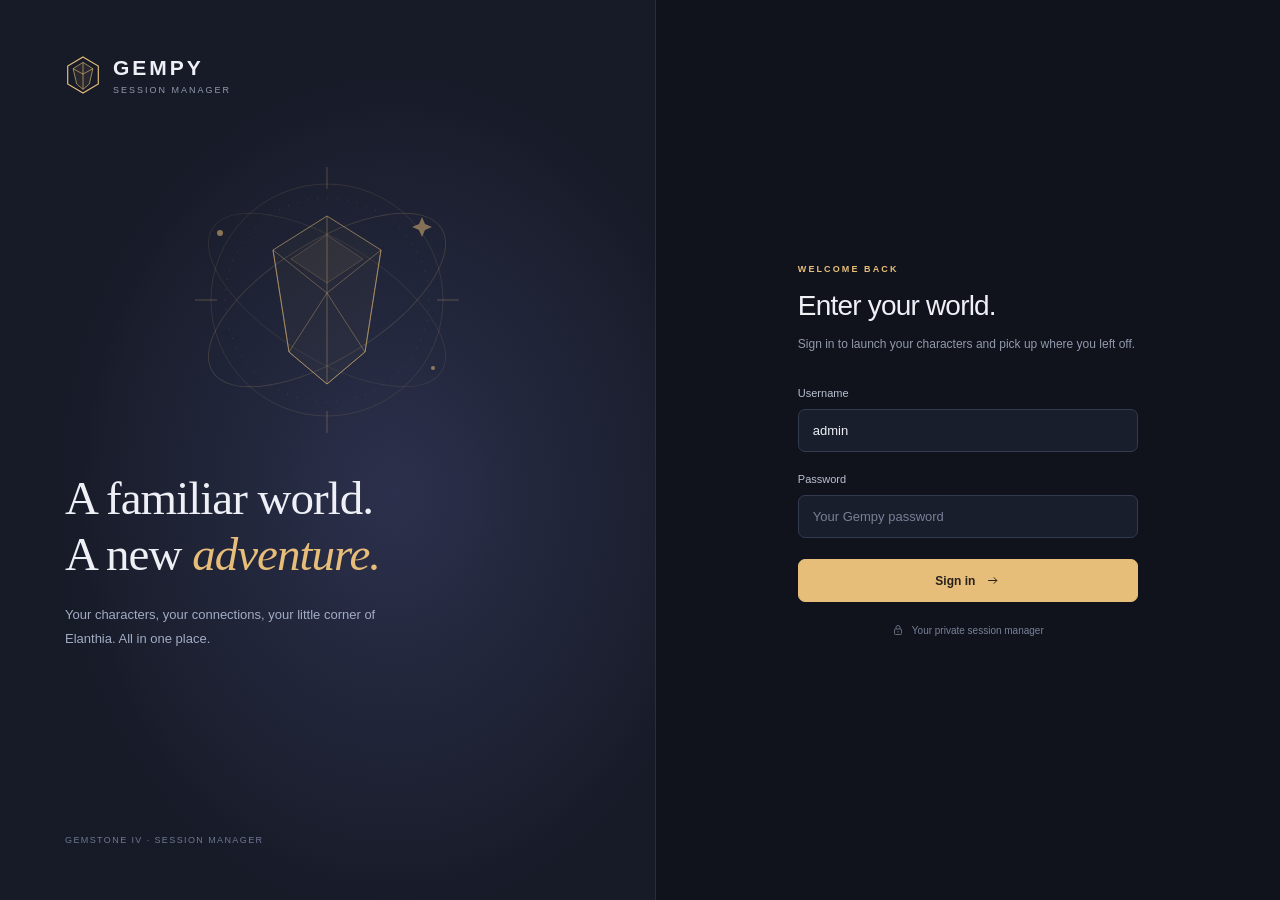
==== static/index.html @ 4b5de1bc "Add persistent web service and multiple client support" ====
<!doctype html>
<html lang="en">
<head>
<meta charset="utf-8"><meta name="viewport" content="width=device-width,initial-scale=1"><meta name="color-scheme" content="dark">
<title>Gempy · Your gateway to Elanthia</title>
<style>
:root{--bg:#10131b;--panel:#181c27;--panel-hover:#1d2230;--line:#2a2e3c;--muted:#9299ad;--text:#eef0f6;--gold:#e6bd79;--green:#83c6a4;--red:#f09c9c;--sidebar:232px;font-family:Inter,ui-sans-serif,-apple-system,BlinkMacSystemFont,"Segoe UI",sans-serif;color:var(--text);background:var(--bg);font-synthesis:none}
*{box-sizing:border-box}body{margin:0}button,input,select{font:inherit}button,a,input,select{-webkit-tap-highlight-color:transparent}button{cursor:pointer}button:disabled{cursor:wait;opacity:.55}button:focus-visible,a:focus-visible,input:focus-visible,select:focus-visible{outline:2px solid var(--gold);outline-offset:4px}button{color:inherit}button svg{pointer-events:none}svg{display:block;flex-shrink:0}a{color:var(--gold)}[hidden]{display:none!important}.eyebrow{font-size:10px;letter-spacing:2.1px;text-transform:uppercase;font-weight:700;color:var(--muted)}.brand{display:flex;align-items:center;gap:12px}.brand-mark{width:36px;height:40px;color:var(--gold)}.brand-name{font-size:21px;letter-spacing:3px;font-weight:650}.brand-sub{font-size:9px;letter-spacing:2px;color:var(--muted);margin-top:5px;text-transform:uppercase}
.sidebar{width:var(--sidebar);position:fixed;inset:0 auto 0 0;background:#12151e;border-right:1px solid var(--line);padding:37px 22px;display:flex;flex-direction:column;z-index:10}.sidebar .brand{margin:0 6px 55px}.nav-label{margin:0 16px 15px;font-size:9px;letter-spacing:2px;color:#747d95}.nav-button{display:flex;align-items:center;gap:13px;width:100%;text-align:left;border:1px solid transparent;background:transparent;border-radius:8px;padding:13px 15px;margin-bottom:7px;color:var(--muted);font-size:13px;font-weight:550;transition:background .15s,color .15s}.nav-button:hover{background:#1d2230;color:var(--text)}.nav-button[aria-current="page"]{color:var(--gold);background:#e6bd7910;border-color:#e6bd791e}.nav-count{margin-left:auto;background:#ffffff0b;border-radius:5px;padding:2px 6px;font-size:10px;font-variant-numeric:tabular-nums}.sidebar-footer{margin-top:auto;border-top:1px solid var(--line);padding:24px 6px 0}.server-label{display:flex;gap:9px;align-items:center;font-size:11px;color:#b3bacb}.dot{width:6px;height:6px;border-radius:50%;background:var(--green);display:inline-block;flex-shrink:0;box-shadow:0 0 0 3px #83c6a410}.sidebar-footer p{font-size:11px;line-height:1.7;color:#778197;margin:10px 0 22px}.logout{border:0;background:transparent;color:var(--muted);padding:5px 0;display:flex;align-items:center;gap:10px;font-size:12px}.logout:hover{color:var(--text)}
main{margin-left:var(--sidebar);padding:29px 48px 40px;max-width:1680px}.topbar{display:flex;align-items:center;justify-content:space-between;font-size:11px;color:var(--muted);padding-bottom:28px}.breadcrumb{display:flex;align-items:center;gap:12px}.breadcrumb span:last-child{color:#cbd0dd}.admin{display:flex;gap:9px;align-items:center}.admin-avatar{width:26px;height:26px;display:grid;place-items:center;background:#222738;border:1px solid var(--line);border-radius:50%;font-size:9px;color:#cbd0dd}.hero{position:relative;isolation:isolate;overflow:hidden;background:linear-gradient(115deg,#222739,#1a1f30 60%,#24283a);border:1px solid #34394c;border-radius:13px;padding:34px 36px;margin-bottom:33px;min-height:226px}.hero:after{content:"";position:absolute;inset:0;z-index:-1;background:radial-gradient(ellipse at 91% 60%,#d1ac6c0d,transparent 60%)}.hero .eyebrow{color:#ccb083;font-size:9px}.hero h1{font-family:Georgia,"Times New Roman",serif;font-size:39px;font-weight:400;line-height:1.17;letter-spacing:-.8px;margin:15px 0 13px;position:relative;z-index:1}.hero h1 em{font-style:italic;color:var(--gold)}.hero p{font-size:12px;line-height:1.7;color:#aab1c5;margin:0;max-width:330px}.hero-art{position:absolute;right:24px;top:-27px;width:340px;height:300px;color:var(--gold);opacity:.7;z-index:-1}.hero-corner{position:absolute;bottom:24px;right:30px;font-size:8px;letter-spacing:2px;color:#999baf}.page-heading{display:flex;align-items:flex-end;justify-content:space-between;gap:20px;margin-bottom:25px}.page-heading h2{font-size:23px;letter-spacing:-.5px;font-weight:550;margin:0 0 8px}.page-heading p{color:var(--muted);font-size:12px;margin:0;line-height:1.6}.realm-control{display:flex;flex-direction:column;align-items:flex-end;gap:9px}.realm-label{font-size:9px;letter-spacing:1.7px;color:var(--muted);text-transform:uppercase}.segmented{display:flex;gap:3px;border:1px solid var(--line);background:#141822;border-radius:8px;padding:4px}.segmented button{padding:7px 17px;border:0;background:transparent;border-radius:5px;font-size:11px;color:var(--muted);transition:all .15s}.segmented button[aria-pressed="true"]{background:#e6bd7920;color:var(--gold);box-shadow:inset 0 0 0 1px #e6bd7920}.segmented button[data-realm="test"][aria-pressed="true"]{color:#c3adf2;background:#a88ddd20;box-shadow:inset 0 0 0 1px #a88ddd25}.test-banner{border:1px solid #a88ddd38;background:#a88ddd10;color:#c3adf2;padding:12px 16px;font-size:12px;border-radius:8px;margin-bottom:20px}.toolbar{display:flex;align-items:center;justify-content:space-between;gap:20px;margin-bottom:19px}.search{position:relative;width:285px;display:block}.search svg{position:absolute;left:13px;top:12px;color:#78839b}.search input{width:100%;background:#161a25;border:1px solid var(--line);padding:11px 12px 11px 38px;border-radius:7px;font-size:11px;color:var(--text)}input::placeholder{color:#778097}.roster-count{font-size:10px;color:var(--muted)}.account-grid{display:grid;grid-template-columns:repeat(2,minmax(0,1fr));gap:18px;align-items:start}.account-card{background:var(--panel);border:1px solid var(--line);border-radius:10px;overflow:hidden}.account-heading{display:flex;align-items:center;justify-content:space-between;padding:20px 21px 16px;border-bottom:1px solid #ffffff06}.account-name{font-size:10px;letter-spacing:1.4px;font-weight:650;color:#b6bed2;margin:0}.account-total{font-size:9px;color:#7e879c}.character{display:flex;align-items:center;gap:12px;padding:16px 20px;transition:background .15s}.character+.character{border-top:1px solid #ffffff06}.character:hover{background:var(--panel-hover)}.avatar{width:39px;height:43px;border-radius:7px;display:grid;place-items:center;font-family:Georgia,serif;font-size:18px;font-weight:400;background:var(--avatar-bg,#292b3d);color:var(--avatar-color,#b9b0e3);border:1px solid #ffffff08;flex-shrink:0;position:relative}.avatar.small{width:36px;height:39px;font-size:16px}.avatar .dot{position:absolute;right:-3px;bottom:-2px;width:7px;height:7px;border:2px solid var(--panel);box-shadow:none;box-sizing:content-box}.character-info{min-width:0;flex:1}.character-name{font-size:13px;font-weight:550;overflow-wrap:anywhere;margin:0}.character-meta{display:flex;align-items:center;gap:6px;font-size:10px;color:#7f8aa1;margin-top:6px}.character-meta.online{color:var(--green)}.launch-button{display:flex;align-items:center;justify-content:center;gap:7px;background:#e6bd7910;border:1px solid #e6bd7936;border-radius:6px;padding:8px 11px;color:var(--gold);font-size:10px;transition:all .15s;white-space:nowrap}.launch-button:hover{background:#e6bd7924;border-color:#e6bd7970}.launch-button.live{background:transparent;color:#aeb8cf;border-color:#394157}.launch-button.live:hover{background:#ffffff09;color:var(--text)}.bottom-note{display:flex;gap:8px;align-items:center;color:#778197;font-size:10px;margin-top:26px;padding-bottom:12px}.stats{display:grid;grid-template-columns:repeat(3,1fr);gap:14px;margin-bottom:26px}.stat{border:1px solid var(--line);border-radius:9px;padding:18px 22px;background:var(--panel)}.stat-value{font-size:25px;font-weight:450;font-variant-numeric:tabular-nums;margin-top:8px;letter-spacing:-1px}.stat-value.green{color:var(--green)}.stat .eyebrow{font-size:8px;letter-spacing:1.5px}.session-panel{border:1px solid var(--line);border-radius:10px;overflow:hidden;background:var(--panel)}.table-heading,.session-row{display:grid;grid-template-columns:minmax(145px,1.3fr) minmax(65px,.55fr) minmax(82px,.65fr) minmax(100px,.8fr) minmax(192px,1fr);gap:15px;align-items:center;padding:17px 22px}.table-heading{font-size:8px;text-transform:uppercase;letter-spacing:1.6px;color:#7e879b;border-bottom:1px solid var(--line);padding-top:17px;padding-bottom:17px}.table-heading span:last-child{text-align:right}.session-row{font-size:11px;min-height:90px}.session-row+.session-row{border-top:1px solid #ffffff07}.session-character{display:flex;gap:12px;align-items:center;min-width:0}.session-character .character-name{font-size:12px}.session-character small{display:block;font-size:9px;color:#78829a;margin-top:5px}.realm-badge{font-size:9px;border:1px solid #e6bd7926;border-radius:4px;padding:4px 7px;color:#d9ba88;width:fit-content;background:#e6bd7907}.realm-badge.test{color:#c3adf2;border-color:#a88ddd30;background:#a88ddd09}.status{display:flex;gap:7px;align-items:center;color:var(--green);font-size:10px}.attachment{font-size:10px;display:flex;align-items:center;gap:6px;color:#b4bdd0}.session-actions{display:flex;justify-content:flex-end;gap:7px;align-items:center}.icon-button{padding:8px;background:transparent;border:1px solid var(--line);border-radius:6px;color:#8a93a9;display:grid;place-items:center}.icon-button:hover{color:var(--red);border-color:#f09c9c55;background:#f09c9c0a}.force-button{border:1px solid #f09c9c55;background:#f09c9c10;color:var(--red);border-radius:5px;font-size:9px;padding:8px}.session-footer{display:flex;justify-content:space-between;align-items:center;padding:16px 0;color:#778197;font-size:9px}.session-footer .dot{width:5px;height:5px}.empty{padding:45px 24px;text-align:center;border:1px dashed #343b4f;border-radius:10px;color:var(--muted);grid-column:1/-1}.empty svg{margin:0 auto 16px;color:#a3acc0}.empty h3{font-size:15px;font-weight:500;color:var(--text);margin:0 0 8px}.empty p{font-size:12px;line-height:1.7;margin:0}.toast{position:fixed;bottom:24px;right:28px;z-index:30;max-width:min(480px,calc(100vw - 32px));border:1px solid #414b63;border-radius:9px;box-shadow:0 10px 45px #0006;background:#222a3b;padding:15px 19px;font-size:12px;line-height:1.6;display:flex;gap:12px;align-items:center}.toast[data-kind="error"]{background:#332429;border-color:#75464c;color:#ffd0d0}.toast[data-kind="success"]{border-color:#446756}.toast:empty{display:none}.toast a{margin-left:8px}.toast .spinner{width:13px;height:13px;border:1.5px solid #e6bd7930;border-top-color:var(--gold);border-radius:50%;animation:spin 1s linear infinite;flex-shrink:0}@keyframes spin{to{transform:rotate(360deg)}}
.login-layout{min-height:100svh;display:grid;grid-template-columns:1.05fr 1fr;max-width:1600px;margin:auto}.login-story{padding:55px 65px;background:radial-gradient(ellipse at 60% 55%,#2c304c,transparent 60%),#171b28;display:flex;flex-direction:column;position:relative;overflow:hidden;border-right:1px solid var(--line)}.login-story .hero-art{position:relative;width:340px;height:310px;top:auto;right:auto;align-self:center;margin:50px 0 15px;opacity:.85;z-index:0}.login-story h1{font-family:Georgia,serif;font-size:47px;font-weight:400;letter-spacing:-1px;line-height:1.2;margin:0 0 20px}.login-story h1 em{color:var(--gold);font-weight:400}.login-story p{color:#a1acc4;font-size:13px;max-width:320px;line-height:1.9}.login-story footer{margin-top:auto;padding-top:35px;color:#6e7891;letter-spacing:1.4px;font-size:9px}.login-form-wrap{display:flex;align-items:center;justify-content:center;padding:50px}.login-form{width:100%;max-width:340px}.login-form .eyebrow{color:var(--gold);font-size:9px}.login-form h2{font-size:28px;font-weight:500;letter-spacing:-.8px;margin:16px 0 12px}.login-form>p{font-size:12px;line-height:1.8;color:var(--muted);margin:0 0 32px}.field{display:flex;flex-direction:column;gap:10px;font-size:11px;color:#b9c1d2;margin:0 0 21px}.field input{border:1px solid #333b50;border-radius:7px;background:#191e2c;padding:13px 14px;color:var(--text);font-size:13px;width:100%}.primary{display:flex;align-items:center;justify-content:center;gap:10px;width:100%;padding:13px 18px;background:var(--gold);border:1px solid var(--gold);border-radius:7px;color:#28211b;font-size:12px;font-weight:650}.primary:hover{background:#f0cb8e}.login-note{margin-top:22px;color:#78829b;display:flex;gap:8px;align-items:center;justify-content:center;font-size:10px}
dialog{padding:28px;border:1px solid #4d3b46;background:#1b1e2a;color:var(--text);border-radius:13px;width:calc(100% - 40px);max-width:420px;box-shadow:0 30px 100px #0008}dialog::backdrop{background:#060811b8;backdrop-filter:blur(5px)}.dialog-icon{width:42px;height:42px;border:1px solid #f09c9c30;background:#f09c9c10;display:grid;place-items:center;border-radius:10px;color:var(--red);margin-bottom:20px}dialog h2{font-size:20px;letter-spacing:-.5px;margin:0 0 12px}dialog p{font-size:12px;line-height:1.8;color:#a4aec4;margin:0 0 25px}.dialog-actions{display:flex;justify-content:flex-end;gap:10px}.secondary{border:1px solid #3a4155;border-radius:6px;background:#252b3a;padding:10px 16px;color:#c4cddd;font-size:11px}.danger{border:1px solid #b45f68;background:#aa515c;border-radius:6px;color:white;padding:10px 16px;font-size:11px}
@media(min-width:1600px){main{padding-left:64px;padding-right:64px}.hero{min-height:250px}.hero-art{right:70px;top:-12px;width:390px}.hero h1{font-size:44px}.account-grid{gap:24px}.character{padding:20px 24px}.account-heading{padding-left:24px}}
@media(max-width:1150px){:root{--sidebar:205px}.sidebar{padding-left:16px;padding-right:16px}main{padding-left:28px;padding-right:28px}.hero-art{right:-70px;opacity:.35}.hero h1{font-size:36px}.login-story{padding:40px}.login-story h1{font-size:38px}}
@media(max-width:800px){:root{--sidebar:0px}.sidebar{position:sticky;top:0;width:auto;padding:16px 20px;border-right:0;border-bottom:1px solid var(--line);flex-direction:row;align-items:center;gap:20px;background:#12151ef2;backdrop-filter:blur(12px)}.sidebar .brand{margin:0}.brand-mark{width:27px;height:32px}.brand-name{font-size:17px}.brand-sub,.nav-label,.sidebar-footer .server-label,.sidebar-footer p{display:none}.sidebar nav{display:flex;gap:3px;margin-left:auto}.nav-button{margin:0;padding:10px;font-size:11px;gap:7px;width:auto}.nav-button svg{width:15px}.sidebar-footer{border:0;padding:0;margin:0}.logout{font-size:0}.logout svg{width:17px}.topbar{padding-bottom:20px}main{padding:24px}.hero{padding:27px;min-height:217px;margin-bottom:28px}.hero-art{right:0;opacity:.24}.hero h1{font-size:35px}.hero-corner{display:none}.page-heading h2{font-size:21px}.account-grid{gap:14px}.character{padding:15px}.account-heading{padding-left:15px;padding-right:15px}.launch-button{padding:8px}.character-name{font-size:12px}.login-story{display:none}.login-layout{display:block;min-height:100svh}.login-form-wrap{min-height:100svh;padding:28px}.login-form-wrap:before{content:"";position:fixed;inset:0;background:radial-gradient(ellipse at 70% 20%,#29304a66,transparent 60%);pointer-events:none}.login-form{z-index:1}.login-form .mobile-brand{display:flex!important;margin-bottom:55px}.stats{gap:10px}.stat{padding:16px}.session-footer{align-items:flex-start;gap:15px;line-height:1.6}}
@media(max-width:520px){main{padding:20px 16px}.sidebar{padding:14px 16px;gap:9px}.sidebar .brand{gap:7px}.brand-name{font-size:14px;letter-spacing:2px}.nav-count{display:none}.nav-button{padding:9px 8px}.nav-button svg{display:none}.hero{padding:25px 22px;min-height:216px}.hero h1{font-size:32px}.hero p{font-size:11px;max-width:240px}.hero-art{right:-105px;opacity:.25}.page-heading{align-items:flex-start;gap:10px}.page-heading p{font-size:11px;max-width:180px}.realm-control{gap:7px}.segmented button{padding:7px 12px}.realm-label{font-size:8px}.toolbar{gap:14px}.search{width:220px}.roster-count{white-space:nowrap;font-size:9px}.account-grid{grid-template-columns:1fr}.character{padding:16px 19px}.account-heading{padding:18px 19px 14px}.character-name{font-size:13px}.launch-button{padding:9px 12px}.topbar{font-size:10px}.admin{font-size:0}.admin-avatar{font-size:9px}.stats{gap:8px}.stat{padding:14px 12px}.stat .eyebrow{font-size:7px;letter-spacing:.9px}.stat-value{font-size:23px}.toast{bottom:16px;right:16px}.bottom-note{font-size:9px;line-height:1.7}}
@media(prefers-reduced-motion:reduce){*,*:before,*:after{animation:none!important;transition:none!important}}
/* One workspace, with live connections before the growing roster. */
html{scroll-padding-top:24px}#sessions{margin-bottom:40px}#characters{padding-top:32px;border-top:1px solid var(--line)}.account-grid{grid-template-columns:repeat(auto-fit,minmax(290px,1fr))}.character{padding:12px 18px}.account-heading{padding:16px 18px}.avatar{width:32px;height:35px;font-size:16px}.roster-tools{display:flex;gap:16px;align-items:center}.roster-tools select{max-width:220px;background:#161a25;border:1px solid var(--line);border-radius:7px;padding:10px;color:var(--text);font-size:11px}.add-character{margin-top:28px;background:var(--panel);border:1px solid var(--line);border-radius:10px;padding:22px}.add-character h3{font-size:16px;margin:0 0 8px}.add-character p{font-size:12px;color:var(--muted);line-height:1.6;margin:0}.add-character form{display:grid;grid-template-columns:1fr 1fr auto;gap:16px;align-items:end;margin-top:20px}.add-character .field{margin:0;min-width:0}.add-character .primary{width:auto;white-space:nowrap;margin:0;height:43px;font-size:12px;padding:10px 20px}.add-character #addCharacterStatus{grid-column:1/-1;color:var(--gold)}.add-character #addCharacterStatus:empty{display:none}

@media(max-width:800px){html{scroll-padding-top:95px}.add-character form{grid-template-columns:1fr 1fr}.add-character .primary{grid-column:1/-1;justify-content:center}}
@media(max-width:520px){.toolbar{flex-wrap:wrap}.search{width:100%}.roster-tools{width:100%;justify-content:space-between}.roster-tools select{max-width:65%}.account-grid{grid-template-columns:minmax(0,1fr)}.add-character{padding:18px}.add-character form{grid-template-columns:1fr}.sidebar{flex-wrap:wrap}.add-character .primary{grid-column:auto}}
/* Shared row geometry keeps labels, values and controls aligned. */
.session-panel{container-type:inline-size}
.table-heading,.session-row{grid-template-columns:minmax(0,1fr) 72px 88px 100px 210px;column-gap:20px;padding-left:20px;padding-right:20px}
.table-heading{padding-top:12px;padding-bottom:12px;font-size:9px;letter-spacing:1px}
.session-row{min-height:64px;padding-top:12px;padding-bottom:12px}
.session-character{gap:10px;min-width:0}.session-character>div:last-child{min-width:0}
.session-character .character-name{font-size:13px;line-height:20px;white-space:nowrap;overflow:hidden;text-overflow:ellipsis}
.session-row>.status{margin-left:0;font-size:11px;white-space:nowrap}
.attachment-column{display:flex;font-size:11px;white-space:nowrap}
.session-actions{gap:8px;padding-left:0;flex-basis:auto;justify-content:flex-end}
.launch-button{height:32px;padding:0 10px;font-size:11px;line-height:1}
.session-actions .launch-button{width:120px}.icon-button{width:32px;height:32px;padding:0}.force-button{height:32px;padding:0 8px}
.avatar,.avatar.small{width:34px;height:34px;font-size:16px;border-radius:6px}
.account-grid{grid-template-columns:repeat(2,minmax(0,1fr));gap:16px}
.account-heading{min-height:44px;padding:12px 16px;gap:12px}.account-name{line-height:18px;overflow-wrap:anywhere}.account-total{white-space:nowrap}
.character{display:grid;grid-template-columns:34px minmax(0,1fr) 110px;gap:12px;min-height:64px;padding:12px 16px}
.character-name{line-height:18px}.character-meta{margin-top:3px;line-height:15px}.character .launch-button{width:110px}
@container(max-width:720px){
 .table-heading{display:none}
 .session-row{grid-template-columns:minmax(0,1fr) auto auto;column-gap:12px;row-gap:10px;padding:14px 16px}
 .session-character{grid-column:1;grid-row:1}
 .session-row>.realm-badge{grid-column:2;grid-row:1}
 .session-row>.status{grid-column:3;grid-row:1}
 .session-row>.attachment{grid-column:1;grid-row:2;padding-left:44px}
 .session-actions{grid-column:2/4;grid-row:2}
}
@media(max-width:1150px){.account-grid{grid-template-columns:1fr}}
@media(max-width:800px){.account-grid{grid-template-columns:repeat(2,minmax(0,1fr))}}
@media(max-width:620px){.account-grid{grid-template-columns:1fr}}
@media(max-width:380px){.session-row{column-gap:8px;padding-left:12px;padding-right:12px}.session-character{gap:8px}.session-character .character-name{font-size:12px}.session-row>.attachment{padding-left:42px}.character{column-gap:10px;padding-left:12px;padding-right:12px}}

#addCharacterDialog{width:min(460px,calc(100vw - 32px));max-height:calc(100dvh - 32px);margin:auto;padding:28px;overflow-y:auto;box-shadow:0 24px 80px #0007}
#addCharacterDialog h2{font-size:21px;margin:0 0 10px}
#addCharacterDialog form{display:flex;flex-direction:column;align-items:stretch;gap:18px;margin-top:24px}
#addCharacterDialog .dialog-actions{margin-top:4px;gap:10px}
#addCharacterDialog .primary{height:38px;padding:0 16px}
#addCharacterStatus{margin:0;color:var(--red)}
#openAddCharacter{white-space:nowrap;height:36px;padding:0 12px}
@media(max-width:620px){.toolbar{flex-wrap:wrap}.search{width:100%}.roster-tools{width:100%;gap:10px;flex-wrap:wrap}.roster-tools select{max-width:160px;flex:1;min-width:0}.roster-count{margin-left:auto}#openAddCharacter{margin-left:auto}#addCharacterDialog{padding:22px}}
#clientChoice{background:var(--panel);color:var(--text);border:1px solid var(--line);border-radius:6px;padding:8px;max-width:100%}#connectionCommands pre{white-space:pre-wrap;overflow-wrap:anywhere;background:#10131b;padding:12px;border-radius:6px;font-size:12px}#connectionDialog{max-width:650px}#connectionNote{line-height:1.6}
</style>
</head>
<body>
<svg aria-hidden="true" width="0" height="0" style="position:absolute"><defs>
<symbol id="gem" viewBox="0 0 40 44"><path d="M20 2 37 12v20L20 42 3 32V12Z" fill="none" stroke="currentColor" stroke-width="1.3"/><path d="m20 8 11 7-4 17-7 6-7-6-4-17Z" fill="currentColor" fill-opacity=".08" stroke="currentColor" stroke-width=".7"/><path d="m9 15 11 6 11-6M20 21v17M20 8v13" fill="none" stroke="currentColor" stroke-width=".7"/></symbol>
<symbol id="characters-icon" viewBox="0 0 24 24"><path d="M16 21v-2a4 4 0 0 0-4-4H6a4 4 0 0 0-4 4v2M16 3a4 4 0 0 1 0 8m6 10v-2a4 4 0 0 0-3-3.87"/><circle cx="9" cy="7" r="4"/></symbol>
<symbol id="sessions-icon" viewBox="0 0 24 24"><rect x="3" y="3" width="18" height="13" rx="2"/><path d="M8 21h8m-4-5v5M7 8l3 2-3 2m6 0h4"/></symbol>
<symbol id="arrow" viewBox="0 0 24 24"><path d="M5 12h14m-5-5 5 5-5 5"/></symbol>
<symbol id="external" viewBox="0 0 24 24"><path d="M14 3h7v7m-1-6L10 14M10 3H5a2 2 0 0 0-2 2v14a2 2 0 0 0 2 2h14a2 2 0 0 0 2-2v-5"/></symbol>
<symbol id="power" viewBox="0 0 24 24"><path d="M12 2v10M6 5a9 9 0 1 0 12 0"/></symbol>
<symbol id="lock" viewBox="0 0 24 24"><rect x="5" y="10" width="14" height="11" rx="2"/><path d="M8 10V7a4 4 0 0 1 8 0v3m-4 4v3"/></symbol>
<symbol id="search-icon" viewBox="0 0 24 24"><circle cx="10.5" cy="10.5" r="6.5"/><path d="m16 16 5 5"/></symbol>
<symbol id="logout-icon" viewBox="0 0 24 24"><path d="M9 21H5a2 2 0 0 1-2-2V5a2 2 0 0 1 2-2h4m7 14 5-5-5-5M9 12h12"/></symbol>
<symbol id="compass" viewBox="0 0 340 300"><g fill="none" stroke="currentColor"><circle cx="170" cy="150" r="116" stroke-opacity=".14"/><circle cx="170" cy="150" r="102" stroke-opacity=".2" stroke-dasharray="1 9"/><ellipse cx="170" cy="150" rx="135" ry="58" transform="rotate(-32 170 150)" stroke-opacity=".2"/><ellipse cx="170" cy="150" rx="135" ry="58" transform="rotate(32 170 150)" stroke-opacity=".12"/><path d="M170 17v22m0 222v22M38 150h22m220 0h22" stroke-opacity=".35"/><path d="m170 66 54 34-16 102-38 32-38-32-16-102Z" fill="currentColor" fill-opacity=".035" stroke-opacity=".65"/><path d="m116 100 54 43 54-43m-54-34v77m0 0v91m-54-134 16 102 38-59 38 59 16-102M132 202l38 32 38-32" stroke-opacity=".4"/><path d="m170 85 36 24-36 24-36-24Z" fill="currentColor" fill-opacity=".07" stroke-opacity=".25"/><circle cx="63" cy="83" r="3" fill="currentColor" fill-opacity=".65" stroke="none"/><circle cx="276" cy="218" r="2" fill="currentColor" fill-opacity=".65" stroke="none"/><path d="m265 67 3 7 7 3-7 3-3 7-3-7-7-3 7-3Z" fill="currentColor" fill-opacity=".6" stroke="none"/></g></symbol>
</defs></svg>
<div id="loginLayout" class="login-layout">
 <div class="login-story"><div class="brand"><svg class="brand-mark" aria-hidden="true"><use href="#gem"/></svg><div><div class="brand-name">GEMPY</div><div class="brand-sub">SESSION MANAGER</div></div></div><svg class="hero-art" aria-hidden="true"><use href="#compass"/></svg><div><h1>A familiar world.<br>A new <em>adventure.</em></h1><p>Your characters, your connections, your little corner of Elanthia. All in one place.</p></div><footer>GEMSTONE IV · SESSION MANAGER</footer></div>
 <div class="login-form-wrap"><form id="login" class="login-form"><div class="brand mobile-brand" hidden><svg class="brand-mark" aria-hidden="true"><use href="#gem"/></svg><div class="brand-name">GEMPY</div></div><div class="eyebrow">WELCOME BACK</div><h2>Enter your world.</h2><p>Sign in to launch your characters and pick up where you left off.</p><label class="field">Username<input name="username" value="admin" autocomplete="username" required></label><label class="field">Password<input name="password" type="password" autocomplete="current-password" placeholder="Your Gempy password" required></label><button class="primary" id="loginButton" type="submit">Sign in <svg width="15" height="15" fill="none" stroke="currentColor" stroke-width="1.6" aria-hidden="true"><use href="#arrow"/></svg></button><div class="login-note"><svg width="12" height="12" fill="none" stroke="currentColor" stroke-width="1.6" aria-hidden="true"><use href="#lock"/></svg>Your private session manager</div></form></div>
</div>
<div id="app" hidden>
 <aside class="sidebar"><div class="brand"><svg class="brand-mark" aria-hidden="true"><use href="#gem"/></svg><div><div class="brand-name">GEMPY</div><div class="brand-sub">SESSION MANAGER</div></div></div><nav aria-label="Main navigation"><div class="nav-label">YOUR WORKSPACE</div><button id="sessionsTab" class="nav-button" aria-current="page"><svg width="18" height="18" fill="none" stroke="currentColor" stroke-width="1.5" aria-hidden="true"><use href="#sessions-icon"/></svg>Sessions<span id="sessionNavCount" class="nav-count">0</span></button><button id="charactersTab" class="nav-button"><svg width="18" height="18" fill="none" stroke="currentColor" stroke-width="1.5" aria-hidden="true"><use href="#characters-icon"/></svg>Characters<span id="characterNavCount" class="nav-count">0</span></button></nav><div class="sidebar-footer"><div class="server-label"><span class="dot"></span>Connected to Gempy</div><p>Your adventure stays connected, even when you step away.</p><button id="logout" class="logout" aria-label="Log out"><svg width="15" height="15" fill="none" stroke="currentColor" stroke-width="1.5" aria-hidden="true"><use href="#logout-icon"/></svg>Log out</button></div></aside>
 <main><header class="topbar"><div class="breadcrumb">Workspace<svg width="10" height="10" viewBox="0 0 10 10" fill="none" stroke="currentColor" aria-hidden="true"><path d="m4 2 3 3-3 3"/></svg><span id="breadcrumb">Overview</span></div><div class="admin">Administrator<span class="admin-avatar" aria-hidden="true">A</span></div></header>
 <div class="toolbar"><label class="field">Client<select id="clientChoice"><option value="vellum_despana">Vellum Despana</option><option value="vellum_web">Vellum Web / mobile</option><option value="vellum_gui">Vellum desktop — Gempy host</option><option value="vellum_tui">Vellum terminal — Gempy host</option><option value="connection">Connection details — another computer</option><option value="saga">Saga — Gempy host (experimental)</option></select></label><p id="clientHint" class="roster-count">Opens in your browser. This choice also applies to session attachments.</p></div>
 <section id="sessions" aria-labelledby="sessionsHeading"><div class="page-heading"><div><h2 id="sessionsHeading">Your sessions</h2><p>A little peace of mind for every connection.</p></div><button id="refreshButton" class="secondary" type="button">Refresh</button></div><div class="stats"><div class="stat"><div class="eyebrow">RUNNING SESSIONS</div><div id="runningCount" class="stat-value green">0</div></div><div class="stat"><div class="eyebrow">CLIENTS ATTACHED</div><div id="attachedCount" class="stat-value">0</div></div><div class="stat"><div class="eyebrow">HEADLESS SESSIONS</div><div id="headlessCount" class="stat-value">0</div></div></div><div id="sessionList" class="session-panel"></div><div class="session-footer"><span><span class="dot"></span> Updates every 3 seconds<span id="lastUpdated"></span></span><span>Closing a client tab leaves your game running.</span></div></section>
 <section id="characters" aria-labelledby="charactersHeading"><div class="page-heading"><div><h2 id="charactersHeading">Character roster</h2><p>Choose a character and realm to launch your next adventure.</p></div><div class="realm-control"><span class="realm-label" id="realmLabel">SELECT REALM</span><div class="segmented" role="group" aria-labelledby="realmLabel"><button type="button" data-realm="prime" aria-pressed="true">Prime</button><button type="button" data-realm="test" aria-pressed="false">Test</button></div></div></div><div id="testBanner" class="test-banner" hidden>Test realm selected. Launches will connect to the test server.</div><div class="toolbar"><label class="search"><svg width="15" height="15" fill="none" stroke="currentColor" stroke-width="1.7" aria-hidden="true"><use href="#search-icon"/></svg><input id="search" type="search" aria-label="Find a character" placeholder="Find a character…"></label><div class="roster-tools"><select id="accountFilter" aria-label="Filter by account"><option value="">All accounts</option></select><span id="rosterCount" class="roster-count"></span><button id="openAddCharacter" class="secondary" type="button" aria-haspopup="dialog">+ Add character</button></div></div><div id="accounts" class="account-grid"></div>
<div class="bottom-note"><svg width="12" height="12" fill="none" stroke="currentColor" stroke-width="1.5" aria-hidden="true"><use href="#lock"/></svg>Game sessions stay connected when you close this browser.</div></section>

 </main>
</div>
 <dialog id="addCharacterDialog" class="add-character" aria-labelledby="addHeading" aria-describedby="addDescription"><div><h2 id="addHeading">Add a character</h2><p id="addDescription">Already saved in Lich? Add the same character name here, then launch from your roster.</p></div><form id="addCharacter"><label class="field">Character name<input name="character" autocomplete="off" placeholder="Name saved in Lich" pattern="[A-Za-z]{1,50}" maxlength="50" required></label><label class="field">Account label<input name="account" list="accountOptions" autocomplete="off" placeholder="Choose or add an account" maxlength="100" required><datalist id="accountOptions"></datalist></label><p id="addCharacterStatus" role="status" aria-live="polite"></p><div class="dialog-actions"><button id="addCharacterCancel" class="secondary" type="button">Cancel</button><button id="addCharacterButton" class="primary" type="submit">Add character</button></div></form></dialog>
<div id="message" class="toast" role="status" aria-live="polite" aria-atomic="true"></div>
<dialog id="confirmDialog" aria-labelledby="confirmTitle" aria-describedby="confirmDescription"><div class="dialog-icon"><svg width="20" height="20" fill="none" stroke="currentColor" stroke-width="1.6" aria-hidden="true"><use href="#power"/></svg></div><h2 id="confirmTitle"></h2><p id="confirmDescription"></p><div class="dialog-actions"><button id="confirmCancel" class="secondary" type="button" autofocus>Keep playing</button><button id="confirmAction" class="danger" type="button">Disconnect</button></div></dialog>
<dialog id="connectionDialog" class="add-character" aria-labelledby="connectionHeading"><h2 id="connectionHeading">Connect another client</h2><p id="connectionNote"></p><div id="connectionCommands"></div><div class="dialog-actions"><button id="connectionClose" class="secondary" type="button">Close</button></div></dialog>
<script>
'use strict';
let csrf='', active=false, realm='prime', accounts={}, sessions=[], sessionFingerprint='';
const failedDisconnects=new Set(), busy=new Set(), $=id=>document.getElementById(id);
let messageTimer;
function icon(name,size=14){const svg=document.createElementNS('http://www.w3.org/2000/svg','svg');for(const [key,value] of Object.entries({width:size,height:size,fill:'none',stroke:'currentColor','stroke-width':'1.6','aria-hidden':'true'}))svg.setAttribute(key,value);const use=document.createElementNS('http://www.w3.org/2000/svg','use');use.setAttribute('href','#'+name);svg.append(use);return svg}
function text(tag,value,cls){const el=document.createElement(tag);el.textContent=value;if(cls)el.className=cls;return el}
function message(value,kind='info'){clearTimeout(messageTimer);const toast=$('message');toast.replaceChildren();toast.dataset.kind=kind;if(!value)return;if(kind==='working')toast.append(text('span','','spinner'));toast.append(text('span',value));if(kind==='success')messageTimer=setTimeout(()=>toast.replaceChildren(),8000);}
function showLogin(){for(const dialog of document.querySelectorAll('dialog[open]'))dialog.close();active=false;$('app').hidden=true;$('loginLayout').hidden=false;}
async function api(path,method='GET',body){const response=await fetch('/api/'+path,{method,headers:{'Content-Type':'application/json','X-CSRF-Token':csrf},body:body===undefined?undefined:JSON.stringify(body)});const data=await response.json();if(!response.ok){if(response.status===401)showLogin();throw Error(data.detail||'Request failed. Please try again.')}return data}
function actionButton(label,onClick,cls='launch-button',symbol='arrow'){const b=text('button',label,cls);b.type='button';b.onclick=onClick;if(symbol)b.append(icon(symbol,12));return b}
function avatar(name,small=false){const el=text('div',name.slice(0,1).toUpperCase(),'avatar'+(small?' small':''));el.setAttribute('aria-hidden','true');const colors=[['#282e3e','#a3bbdb'],['#302c3e','#c0afe0'],['#26332f','#a0c8b3'],['#36302c','#d8bb94']];const hash=Array.from(name).reduce((sum,char)=>sum+char.charCodeAt(0),0);const [bg,color]=colors[hash%colors.length];el.style.setProperty('--avatar-bg',bg);el.style.setProperty('--avatar-color',color);return el}
function matchingSession(character){return sessions.find(s=>s.running&&s.realm===realm&&s.character.toLowerCase()===character.toLowerCase())}
function emptyState(title,description,symbol='characters-icon'){const box=text('div','','empty');box.append(icon(symbol,28),text('h3',title),text('p',description));return box}
function renderCharacters(){const query=$('search').value.trim().toLowerCase(), selectedAccount=$('accountFilter').value;$('accounts').replaceChildren();let shown=0;const total=Object.values(accounts).reduce((n,chars)=>n+chars.length,0);for(const [account,characters] of Object.entries(accounts).sort(([a],[b])=>a.localeCompare(b))){if(selectedAccount&&account!==selectedAccount)continue;const filtered=characters.slice().sort((a,b)=>a.localeCompare(b)).filter(char=>char.toLowerCase().includes(query)||account.toLowerCase().includes(query));if(!filtered.length)continue;shown+=filtered.length;const card=text('article','','account-card');const heading=text('header','','account-heading');heading.append(text('h3',account,'account-name'),text('span',filtered.length+' '+(filtered.length===1?'character':'characters'),'account-total'));card.append(heading);for(const character of filtered){const live=matchingSession(character), key='character:'+character+':'+realm;const row=text('div','','character'), mark=avatar(character);if(live)mark.append(text('span','','dot'));const info=text('div','','character-info');info.append(text('h4',character,'character-name'),text('div',live?'Online · '+(realm==='test'?'Test':'Prime'):'Ready to explore','character-meta'+(live?' online':'')));const b=actionButton(busy.has(key)?'Starting…':live?'Open client':'Launch',()=>clientOperation('launch',{character,realm},key),'launch-button'+(live?' live':''),live?'external':'arrow');b.setAttribute('aria-label',(live?'Open client for ':'Launch ')+character);b.disabled=busy.has(key);row.append(mark,info,b);card.append(row)}$('accounts').append(card)}$('rosterCount').textContent=(query||selectedAccount?shown+' of '+total:total)+' characters';if(!shown)$('accounts').append(emptyState(query||selectedAccount?'No characters found':'Your roster is empty',query||selectedAccount?'Try another search or account.':'Add a character saved in Lich to get started.'));}
function setTab(tab){$(tab).scrollIntoView({behavior:window.matchMedia('(prefers-reduced-motion: reduce)').matches?'instant':'smooth',block:'start'});for(const name of ['characters','sessions'])$(name+'Tab').setAttribute('aria-current',name===tab?'page':'false');}
function updateAccounts(data){accounts=data;const selected=$('accountFilter').value;$('accountFilter').replaceChildren(text('option','All accounts'));$('accountFilter').firstChild.value='';$('accountOptions').replaceChildren();for(const account of Object.keys(accounts).sort((a,b)=>a.localeCompare(b))){const option=text('option',account);option.value=account;$('accountFilter').append(option);const suggestion=document.createElement('option');suggestion.value=account;$('accountOptions').append(suggestion)}if(Object.hasOwn(accounts,selected))$('accountFilter').value=selected;$('characterNavCount').textContent=Object.values(accounts).reduce((n,chars)=>n+chars.length,0);renderCharacters();}
$('openAddCharacter').onclick=()=>{$('addCharacterStatus').textContent='';$('addCharacterDialog').showModal();$('addCharacter').elements.character.focus();};
$('addCharacterCancel').onclick=()=>{$('addCharacter').elements.character.value='';$('addCharacterDialog').close();};
$('addCharacterDialog').addEventListener('cancel',event=>{if($('addCharacterButton').disabled)event.preventDefault();});
$('addCharacter').onsubmit=async event=>{event.preventDefault();const button=$('addCharacterButton'),status=$('addCharacterStatus');button.disabled=true;$('addCharacterCancel').disabled=true;button.textContent='Saving…';status.textContent='';try{const data=await api('characters','POST',Object.fromEntries(new FormData(event.target)));$('search').value='';$('accountFilter').value='';updateAccounts(data.accounts);event.target.elements.character.value='';event.target.elements.account.value=data.account;$('addCharacterDialog').close();message(data.character+' added to your roster.','success')}catch(error){status.textContent=error.message}finally{button.disabled=false;$('addCharacterCancel').disabled=false;button.textContent='Add character'}};
function confirmDisconnect(session,force=false){const dialog=$('confirmDialog');$('confirmTitle').textContent=(force?'Force disconnect ':'Disconnect ')+session.character+'?';$('confirmDescription').textContent=force?'This will force terminate '+session.character+' on '+session.realm+'. Cleanup may be interrupted. Use this only after an orderly disconnect has failed.':'This ends '+session.character+'’s game session on '+session.realm+'. Gempy will give Lich time to save and clean up before disconnecting.';$('confirmAction').textContent=force?'Force disconnect':'Disconnect';$('confirmAction').onclick=()=>{dialog.close();operation('sessions/'+encodeURIComponent(session.id)+'/'+(force?'force-disconnect':'disconnect'),undefined,false,'session:'+session.id)};dialog.showModal();}
$('confirmCancel').onclick=()=>$('confirmDialog').close();
function renderSessions(){const list=$('sessionList');list.replaceChildren();$('runningCount').textContent=sessions.filter(s=>s.running).length;$('attachedCount').textContent=sessions.filter(s=>s.attachment==='Attached').length;$('headlessCount').textContent=sessions.filter(s=>s.attachment==='Headless').length;$('sessionNavCount').textContent=sessions.length;if(!sessions.length){list.append(emptyState('A quiet moment in Elanthia','Launch a character to begin your next adventure.','sessions-icon'));return}const head=text('div','','table-heading');for(const [label,cls] of [['Character',''],['Realm',''],['Status',''],['Client','attachment-column'],['Actions','']])head.append(text('span',label,cls));list.append(head);for(const session of sessions){const row=text('article','','session-row'), character=text('div','','session-character'), info=text('div');const name=text('h3',session.character,'character-name');name.title=session.character;info.append(name);character.append(avatar(session.character,true),info);const badge=text('span',session.realm.charAt(0).toUpperCase()+session.realm.slice(1),'realm-badge'+(session.realm==='test'?' test':''));const status=text('span','','status');status.append(text('span','','dot'),document.createTextNode(session.running?'Running':'Stopped'));if(!session.running){status.style.color='var(--muted)';status.firstChild.style.background='var(--muted)'}const attachment=text('span','','attachment attachment-column');attachment.append(icon(session.attachment==='Attached'?'sessions-icon':'lock',12),document.createTextNode(session.attachment));const actions=text('div','','session-actions'),key='session:'+session.id;const open=actionButton(busy.has(key)?'Working…':session.attachment==='Attached'?'Open client':'Attach client',()=>clientOperation('sessions/'+encodeURIComponent(session.id)+'/attach',{},key),'launch-button live','external');open.setAttribute('aria-label','Open or attach client for '+session.character);open.disabled=busy.has(key);const disconnect=actionButton('',()=>confirmDisconnect(session),'icon-button','power');disconnect.setAttribute('aria-label','Disconnect '+session.character);disconnect.title='Disconnect '+session.character;disconnect.disabled=busy.has(key);actions.append(open,disconnect);if(failedDisconnects.has(session.id)){const force=actionButton('Force',()=>confirmDisconnect(session,true),'force-button',null);force.setAttribute('aria-label','Force disconnect '+session.character);force.disabled=busy.has(key);actions.append(force)}row.append(character,badge,status,attachment,actions);list.append(row)}}
let refreshInProgress=false;
async function refresh(){if(!active||refreshInProgress)return;refreshInProgress=true;try{const data=await api('sessions');if(!active)return;sessions=data.sessions;const fingerprint=JSON.stringify(sessions);if(fingerprint!==sessionFingerprint){sessionFingerprint=fingerprint;renderCharacters();renderSessions()}$('lastUpdated').textContent=' · '+new Date().toLocaleTimeString([],{hour:'2-digit',minute:'2-digit'});}catch(error){message(error.message,'error')}finally{refreshInProgress=false}}
function decorateClientTab(tab,title,copy,isError=false){if(!tab||tab.closed)return;tab.document.title=title;tab.document.documentElement.style.colorScheme='dark';const body=tab.document.body;body.style.cssText='margin:0;min-height:100vh;display:flex;align-items:center;justify-content:center;background:#10131b;color:#eef0f6;font-family:system-ui';const panel=tab.document.createElement('div');panel.style.cssText='max-width:420px;padding:40px';const brand=tab.document.createElement('div');brand.textContent='GEMPY';brand.style.cssText='letter-spacing:4px;color:#e6bd79;font-size:12px;margin-bottom:30px';const h=tab.document.createElement('h1');h.textContent=isError?'A small detour.':'Your adventure awaits.';h.style.cssText='font-family:Georgia,serif;font-weight:400;font-size:32px';const p=tab.document.createElement('p');p.textContent=copy;p.style.cssText='color:#a4aec4;line-height:1.8;font-size:14px';panel.append(brand,h,p);body.replaceChildren(panel);}
function clientOperation(path,body,key){const client=$('clientChoice').value;return operation(path,{...body,client},client==='vellum_despana'||client==='vellum_web',key)}
$('clientChoice').onchange=()=>{const choice=$('clientChoice').value;$('clientHint').textContent=choice==='saga'?'Starts Saga on the Gempy host. Close any running Saga first.':choice==='connection'?'Provides commands for Vellum on this host or through an SSH tunnel.':choice==='vellum_gui'||choice==='vellum_tui'?'Opens a window on the Gempy host, even when your browser is on another computer.':'Opens in your browser. This choice also applies to session attachments.';};
$('connectionClose').onclick=()=>$('connectionDialog').close();
function showConnection(data){$('connectionNote').textContent=data.note;$('connectionCommands').replaceChildren();for(const [label,value] of [['Lich address',data.host+':'+data.port],['Vellum desktop',data.desktop_command],['Vellum terminal',data.terminal_command],['SSH tunnel from another computer',data.ssh_command]]){const box=text('div');box.append(text('p',label),text('pre',value));$('connectionCommands').append(box)}$('connectionDialog').showModal();}
async function operation(path,body,openClient=false,key=path){if(busy.has(key))return;const tab=openClient?window.open('about:blank','_blank'):null;let navigated=false;if(tab){tab.opener=null;decorateClientTab(tab,'Gempy · Starting client','Preparing your connection to Elanthia. Your client will open here in a moment.')}busy.add(key);renderCharacters();renderSessions();try{message(path.endsWith('disconnect')?'Disconnecting session…':'Preparing your client…','working');const op=await api(path,'POST',body);for(;;){await new Promise(resolve=>setTimeout(resolve,1000));const status=await api('operations/'+encodeURIComponent(op.operation_id));if(status.status==='running')continue;if(status.status==='failed'){if(path.endsWith('/disconnect'))failedDisconnects.add(decodeURIComponent(path.split('/')[1]));throw Error(status.error)}if(status.result?.client_url){if(tab&&!tab.closed){tab.location=status.result.client_url;navigated=true;message('Your client is ready. Enjoy your adventure.','success')}else{message('Your client is ready.','success');const link=text('a','Open client');link.href=status.result.client_url;link.target='_blank';link.rel='noopener noreferrer';$('message').append(link)}}else{if(tab&&!tab.closed)tab.close();if(status.result?.connection){showConnection(status.result.connection);message('Connection details ready.','success')}else message(status.result?.message||'Session disconnected.','success')}if(path.endsWith('/disconnect')||path.endsWith('/force-disconnect'))failedDisconnects.delete(decodeURIComponent(path.split('/')[1]));await refresh();break}}catch(error){if(tab&&!navigated)decorateClientTab(tab,'Gempy · Launch failed',error.message+' Return to Gempy to try again.',true);message(error.message,'error')}finally{busy.delete(key);renderCharacters();renderSessions()}}
async function start(){const data=await api('characters');updateAccounts(data.accounts);active=true;$('loginLayout').hidden=true;$('app').hidden=false;$('characterNavCount').textContent=Object.values(accounts).reduce((n,chars)=>n+chars.length,0);sessions=[];sessionFingerprint='';renderCharacters();renderSessions();await refresh();}
$('login').onsubmit=async event=>{event.preventDefault();$('loginButton').disabled=true;try{const form=new FormData(event.target);csrf=(await api('login','POST',Object.fromEntries(form))).csrf;event.target.elements.password.value='';message('');await start()}catch(error){message(error.message,'error')}finally{$('loginButton').disabled=false}};
$('logout').onclick=async()=>{try{await api('logout','POST');csrf='';showLogin();message('You’re signed out. Your game sessions are still running.','success')}catch(error){message(error.message,'error')}};
$('charactersTab').onclick=()=>setTab('characters');$('sessionsTab').onclick=()=>setTab('sessions');$('refreshButton').onclick=refresh;$('search').oninput=renderCharacters;$('accountFilter').onchange=renderCharacters;
for(const button of document.querySelectorAll('[data-realm]'))button.onclick=()=>{realm=button.dataset.realm;for(const other of document.querySelectorAll('[data-realm]'))other.setAttribute('aria-pressed',String(other===button));$('testBanner').hidden=realm!=='test';renderCharacters();};
setInterval(refresh,3000);api('auth').then(async result=>{csrf=result.csrf;await start()}).catch(()=>{});
</script>
</body>
</html>
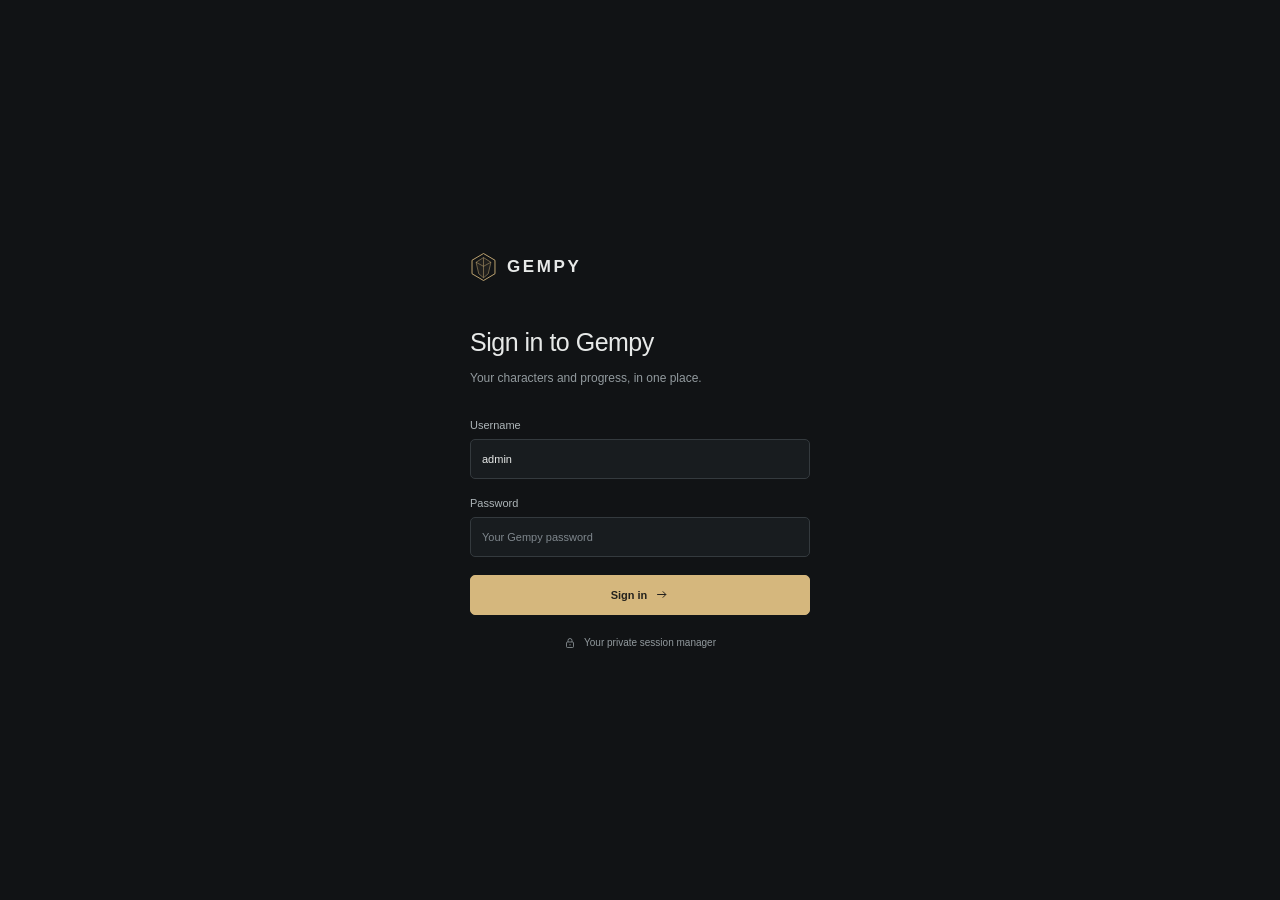
==== commit ac0cd9e3: "Add live character telemetry, progress history, and redesigned dashboard" ====
--- a/static/index.html
+++ b/static/index.html
@@ -2,64 +2,106 @@
 <html lang="en">
 <head>
 <meta charset="utf-8"><meta name="viewport" content="width=device-width,initial-scale=1"><meta name="color-scheme" content="dark">
-<title>Gempy · Your gateway to Elanthia</title>
+<title>Gempy · Character monitor</title>
 <style>
-:root{--bg:#10131b;--panel:#181c27;--panel-hover:#1d2230;--line:#2a2e3c;--muted:#9299ad;--text:#eef0f6;--gold:#e6bd79;--green:#83c6a4;--red:#f09c9c;--sidebar:232px;font-family:Inter,ui-sans-serif,-apple-system,BlinkMacSystemFont,"Segoe UI",sans-serif;color:var(--text);background:var(--bg);font-synthesis:none}
-*{box-sizing:border-box}body{margin:0}button,input,select{font:inherit}button,a,input,select{-webkit-tap-highlight-color:transparent}button{cursor:pointer}button:disabled{cursor:wait;opacity:.55}button:focus-visible,a:focus-visible,input:focus-visible,select:focus-visible{outline:2px solid var(--gold);outline-offset:4px}button{color:inherit}button svg{pointer-events:none}svg{display:block;flex-shrink:0}a{color:var(--gold)}[hidden]{display:none!important}.eyebrow{font-size:10px;letter-spacing:2.1px;text-transform:uppercase;font-weight:700;color:var(--muted)}.brand{display:flex;align-items:center;gap:12px}.brand-mark{width:36px;height:40px;color:var(--gold)}.brand-name{font-size:21px;letter-spacing:3px;font-weight:650}.brand-sub{font-size:9px;letter-spacing:2px;color:var(--muted);margin-top:5px;text-transform:uppercase}
-.sidebar{width:var(--sidebar);position:fixed;inset:0 auto 0 0;background:#12151e;border-right:1px solid var(--line);padding:37px 22px;display:flex;flex-direction:column;z-index:10}.sidebar .brand{margin:0 6px 55px}.nav-label{margin:0 16px 15px;font-size:9px;letter-spacing:2px;color:#747d95}.nav-button{display:flex;align-items:center;gap:13px;width:100%;text-align:left;border:1px solid transparent;background:transparent;border-radius:8px;padding:13px 15px;margin-bottom:7px;color:var(--muted);font-size:13px;font-weight:550;transition:background .15s,color .15s}.nav-button:hover{background:#1d2230;color:var(--text)}.nav-button[aria-current="page"]{color:var(--gold);background:#e6bd7910;border-color:#e6bd791e}.nav-count{margin-left:auto;background:#ffffff0b;border-radius:5px;padding:2px 6px;font-size:10px;font-variant-numeric:tabular-nums}.sidebar-footer{margin-top:auto;border-top:1px solid var(--line);padding:24px 6px 0}.server-label{display:flex;gap:9px;align-items:center;font-size:11px;color:#b3bacb}.dot{width:6px;height:6px;border-radius:50%;background:var(--green);display:inline-block;flex-shrink:0;box-shadow:0 0 0 3px #83c6a410}.sidebar-footer p{font-size:11px;line-height:1.7;color:#778197;margin:10px 0 22px}.logout{border:0;background:transparent;color:var(--muted);padding:5px 0;display:flex;align-items:center;gap:10px;font-size:12px}.logout:hover{color:var(--text)}
-main{margin-left:var(--sidebar);padding:29px 48px 40px;max-width:1680px}.topbar{display:flex;align-items:center;justify-content:space-between;font-size:11px;color:var(--muted);padding-bottom:28px}.breadcrumb{display:flex;align-items:center;gap:12px}.breadcrumb span:last-child{color:#cbd0dd}.admin{display:flex;gap:9px;align-items:center}.admin-avatar{width:26px;height:26px;display:grid;place-items:center;background:#222738;border:1px solid var(--line);border-radius:50%;font-size:9px;color:#cbd0dd}.hero{position:relative;isolation:isolate;overflow:hidden;background:linear-gradient(115deg,#222739,#1a1f30 60%,#24283a);border:1px solid #34394c;border-radius:13px;padding:34px 36px;margin-bottom:33px;min-height:226px}.hero:after{content:"";position:absolute;inset:0;z-index:-1;background:radial-gradient(ellipse at 91% 60%,#d1ac6c0d,transparent 60%)}.hero .eyebrow{color:#ccb083;font-size:9px}.hero h1{font-family:Georgia,"Times New Roman",serif;font-size:39px;font-weight:400;line-height:1.17;letter-spacing:-.8px;margin:15px 0 13px;position:relative;z-index:1}.hero h1 em{font-style:italic;color:var(--gold)}.hero p{font-size:12px;line-height:1.7;color:#aab1c5;margin:0;max-width:330px}.hero-art{position:absolute;right:24px;top:-27px;width:340px;height:300px;color:var(--gold);opacity:.7;z-index:-1}.hero-corner{position:absolute;bottom:24px;right:30px;font-size:8px;letter-spacing:2px;color:#999baf}.page-heading{display:flex;align-items:flex-end;justify-content:space-between;gap:20px;margin-bottom:25px}.page-heading h2{font-size:23px;letter-spacing:-.5px;font-weight:550;margin:0 0 8px}.page-heading p{color:var(--muted);font-size:12px;margin:0;line-height:1.6}.realm-control{display:flex;flex-direction:column;align-items:flex-end;gap:9px}.realm-label{font-size:9px;letter-spacing:1.7px;color:var(--muted);text-transform:uppercase}.segmented{display:flex;gap:3px;border:1px solid var(--line);background:#141822;border-radius:8px;padding:4px}.segmented button{padding:7px 17px;border:0;background:transparent;border-radius:5px;font-size:11px;color:var(--muted);transition:all .15s}.segmented button[aria-pressed="true"]{background:#e6bd7920;color:var(--gold);box-shadow:inset 0 0 0 1px #e6bd7920}.segmented button[data-realm="test"][aria-pressed="true"]{color:#c3adf2;background:#a88ddd20;box-shadow:inset 0 0 0 1px #a88ddd25}.test-banner{border:1px solid #a88ddd38;background:#a88ddd10;color:#c3adf2;padding:12px 16px;font-size:12px;border-radius:8px;margin-bottom:20px}.toolbar{display:flex;align-items:center;justify-content:space-between;gap:20px;margin-bottom:19px}.search{position:relative;width:285px;display:block}.search svg{position:absolute;left:13px;top:12px;color:#78839b}.search input{width:100%;background:#161a25;border:1px solid var(--line);padding:11px 12px 11px 38px;border-radius:7px;font-size:11px;color:var(--text)}input::placeholder{color:#778097}.roster-count{font-size:10px;color:var(--muted)}.account-grid{display:grid;grid-template-columns:repeat(2,minmax(0,1fr));gap:18px;align-items:start}.account-card{background:var(--panel);border:1px solid var(--line);border-radius:10px;overflow:hidden}.account-heading{display:flex;align-items:center;justify-content:space-between;padding:20px 21px 16px;border-bottom:1px solid #ffffff06}.account-name{font-size:10px;letter-spacing:1.4px;font-weight:650;color:#b6bed2;margin:0}.account-total{font-size:9px;color:#7e879c}.character{display:flex;align-items:center;gap:12px;padding:16px 20px;transition:background .15s}.character+.character{border-top:1px solid #ffffff06}.character:hover{background:var(--panel-hover)}.avatar{width:39px;height:43px;border-radius:7px;display:grid;place-items:center;font-family:Georgia,serif;font-size:18px;font-weight:400;background:var(--avatar-bg,#292b3d);color:var(--avatar-color,#b9b0e3);border:1px solid #ffffff08;flex-shrink:0;position:relative}.avatar.small{width:36px;height:39px;font-size:16px}.avatar .dot{position:absolute;right:-3px;bottom:-2px;width:7px;height:7px;border:2px solid var(--panel);box-shadow:none;box-sizing:content-box}.character-info{min-width:0;flex:1}.character-name{font-size:13px;font-weight:550;overflow-wrap:anywhere;margin:0}.character-meta{display:flex;align-items:center;gap:6px;font-size:10px;color:#7f8aa1;margin-top:6px}.character-meta.online{color:var(--green)}.launch-button{display:flex;align-items:center;justify-content:center;gap:7px;background:#e6bd7910;border:1px solid #e6bd7936;border-radius:6px;padding:8px 11px;color:var(--gold);font-size:10px;transition:all .15s;white-space:nowrap}.launch-button:hover{background:#e6bd7924;border-color:#e6bd7970}.launch-button.live{background:transparent;color:#aeb8cf;border-color:#394157}.launch-button.live:hover{background:#ffffff09;color:var(--text)}.bottom-note{display:flex;gap:8px;align-items:center;color:#778197;font-size:10px;margin-top:26px;padding-bottom:12px}.stats{display:grid;grid-template-columns:repeat(3,1fr);gap:14px;margin-bottom:26px}.stat{border:1px solid var(--line);border-radius:9px;padding:18px 22px;background:var(--panel)}.stat-value{font-size:25px;font-weight:450;font-variant-numeric:tabular-nums;margin-top:8px;letter-spacing:-1px}.stat-value.green{color:var(--green)}.stat .eyebrow{font-size:8px;letter-spacing:1.5px}.session-panel{border:1px solid var(--line);border-radius:10px;overflow:hidden;background:var(--panel)}.table-heading,.session-row{display:grid;grid-template-columns:minmax(145px,1.3fr) minmax(65px,.55fr) minmax(82px,.65fr) minmax(100px,.8fr) minmax(192px,1fr);gap:15px;align-items:center;padding:17px 22px}.table-heading{font-size:8px;text-transform:uppercase;letter-spacing:1.6px;color:#7e879b;border-bottom:1px solid var(--line);padding-top:17px;padding-bottom:17px}.table-heading span:last-child{text-align:right}.session-row{font-size:11px;min-height:90px}.session-row+.session-row{border-top:1px solid #ffffff07}.session-character{display:flex;gap:12px;align-items:center;min-width:0}.session-character .character-name{font-size:12px}.session-character small{display:block;font-size:9px;color:#78829a;margin-top:5px}.realm-badge{font-size:9px;border:1px solid #e6bd7926;border-radius:4px;padding:4px 7px;color:#d9ba88;width:fit-content;background:#e6bd7907}.realm-badge.test{color:#c3adf2;border-color:#a88ddd30;background:#a88ddd09}.status{display:flex;gap:7px;align-items:center;color:var(--green);font-size:10px}.attachment{font-size:10px;display:flex;align-items:center;gap:6px;color:#b4bdd0}.session-actions{display:flex;justify-content:flex-end;gap:7px;align-items:center}.icon-button{padding:8px;background:transparent;border:1px solid var(--line);border-radius:6px;color:#8a93a9;display:grid;place-items:center}.icon-button:hover{color:var(--red);border-color:#f09c9c55;background:#f09c9c0a}.force-button{border:1px solid #f09c9c55;background:#f09c9c10;color:var(--red);border-radius:5px;font-size:9px;padding:8px}.session-footer{display:flex;justify-content:space-between;align-items:center;padding:16px 0;color:#778197;font-size:9px}.session-footer .dot{width:5px;height:5px}.empty{padding:45px 24px;text-align:center;border:1px dashed #343b4f;border-radius:10px;color:var(--muted);grid-column:1/-1}.empty svg{margin:0 auto 16px;color:#a3acc0}.empty h3{font-size:15px;font-weight:500;color:var(--text);margin:0 0 8px}.empty p{font-size:12px;line-height:1.7;margin:0}.toast{position:fixed;bottom:24px;right:28px;z-index:30;max-width:min(480px,calc(100vw - 32px));border:1px solid #414b63;border-radius:9px;box-shadow:0 10px 45px #0006;background:#222a3b;padding:15px 19px;font-size:12px;line-height:1.6;display:flex;gap:12px;align-items:center}.toast[data-kind="error"]{background:#332429;border-color:#75464c;color:#ffd0d0}.toast[data-kind="success"]{border-color:#446756}.toast:empty{display:none}.toast a{margin-left:8px}.toast .spinner{width:13px;height:13px;border:1.5px solid #e6bd7930;border-top-color:var(--gold);border-radius:50%;animation:spin 1s linear infinite;flex-shrink:0}@keyframes spin{to{transform:rotate(360deg)}}
-.login-layout{min-height:100svh;display:grid;grid-template-columns:1.05fr 1fr;max-width:1600px;margin:auto}.login-story{padding:55px 65px;background:radial-gradient(ellipse at 60% 55%,#2c304c,transparent 60%),#171b28;display:flex;flex-direction:column;position:relative;overflow:hidden;border-right:1px solid var(--line)}.login-story .hero-art{position:relative;width:340px;height:310px;top:auto;right:auto;align-self:center;margin:50px 0 15px;opacity:.85;z-index:0}.login-story h1{font-family:Georgia,serif;font-size:47px;font-weight:400;letter-spacing:-1px;line-height:1.2;margin:0 0 20px}.login-story h1 em{color:var(--gold);font-weight:400}.login-story p{color:#a1acc4;font-size:13px;max-width:320px;line-height:1.9}.login-story footer{margin-top:auto;padding-top:35px;color:#6e7891;letter-spacing:1.4px;font-size:9px}.login-form-wrap{display:flex;align-items:center;justify-content:center;padding:50px}.login-form{width:100%;max-width:340px}.login-form .eyebrow{color:var(--gold);font-size:9px}.login-form h2{font-size:28px;font-weight:500;letter-spacing:-.8px;margin:16px 0 12px}.login-form>p{font-size:12px;line-height:1.8;color:var(--muted);margin:0 0 32px}.field{display:flex;flex-direction:column;gap:10px;font-size:11px;color:#b9c1d2;margin:0 0 21px}.field input{border:1px solid #333b50;border-radius:7px;background:#191e2c;padding:13px 14px;color:var(--text);font-size:13px;width:100%}.primary{display:flex;align-items:center;justify-content:center;gap:10px;width:100%;padding:13px 18px;background:var(--gold);border:1px solid var(--gold);border-radius:7px;color:#28211b;font-size:12px;font-weight:650}.primary:hover{background:#f0cb8e}.login-note{margin-top:22px;color:#78829b;display:flex;gap:8px;align-items:center;justify-content:center;font-size:10px}
-dialog{padding:28px;border:1px solid #4d3b46;background:#1b1e2a;color:var(--text);border-radius:13px;width:calc(100% - 40px);max-width:420px;box-shadow:0 30px 100px #0008}dialog::backdrop{background:#060811b8;backdrop-filter:blur(5px)}.dialog-icon{width:42px;height:42px;border:1px solid #f09c9c30;background:#f09c9c10;display:grid;place-items:center;border-radius:10px;color:var(--red);margin-bottom:20px}dialog h2{font-size:20px;letter-spacing:-.5px;margin:0 0 12px}dialog p{font-size:12px;line-height:1.8;color:#a4aec4;margin:0 0 25px}.dialog-actions{display:flex;justify-content:flex-end;gap:10px}.secondary{border:1px solid #3a4155;border-radius:6px;background:#252b3a;padding:10px 16px;color:#c4cddd;font-size:11px}.danger{border:1px solid #b45f68;background:#aa515c;border-radius:6px;color:white;padding:10px 16px;font-size:11px}
-@media(min-width:1600px){main{padding-left:64px;padding-right:64px}.hero{min-height:250px}.hero-art{right:70px;top:-12px;width:390px}.hero h1{font-size:44px}.account-grid{gap:24px}.character{padding:20px 24px}.account-heading{padding-left:24px}}
-@media(max-width:1150px){:root{--sidebar:205px}.sidebar{padding-left:16px;padding-right:16px}main{padding-left:28px;padding-right:28px}.hero-art{right:-70px;opacity:.35}.hero h1{font-size:36px}.login-story{padding:40px}.login-story h1{font-size:38px}}
-@media(max-width:800px){:root{--sidebar:0px}.sidebar{position:sticky;top:0;width:auto;padding:16px 20px;border-right:0;border-bottom:1px solid var(--line);flex-direction:row;align-items:center;gap:20px;background:#12151ef2;backdrop-filter:blur(12px)}.sidebar .brand{margin:0}.brand-mark{width:27px;height:32px}.brand-name{font-size:17px}.brand-sub,.nav-label,.sidebar-footer .server-label,.sidebar-footer p{display:none}.sidebar nav{display:flex;gap:3px;margin-left:auto}.nav-button{margin:0;padding:10px;font-size:11px;gap:7px;width:auto}.nav-button svg{width:15px}.sidebar-footer{border:0;padding:0;margin:0}.logout{font-size:0}.logout svg{width:17px}.topbar{padding-bottom:20px}main{padding:24px}.hero{padding:27px;min-height:217px;margin-bottom:28px}.hero-art{right:0;opacity:.24}.hero h1{font-size:35px}.hero-corner{display:none}.page-heading h2{font-size:21px}.account-grid{gap:14px}.character{padding:15px}.account-heading{padding-left:15px;padding-right:15px}.launch-button{padding:8px}.character-name{font-size:12px}.login-story{display:none}.login-layout{display:block;min-height:100svh}.login-form-wrap{min-height:100svh;padding:28px}.login-form-wrap:before{content:"";position:fixed;inset:0;background:radial-gradient(ellipse at 70% 20%,#29304a66,transparent 60%);pointer-events:none}.login-form{z-index:1}.login-form .mobile-brand{display:flex!important;margin-bottom:55px}.stats{gap:10px}.stat{padding:16px}.session-footer{align-items:flex-start;gap:15px;line-height:1.6}}
-@media(max-width:520px){main{padding:20px 16px}.sidebar{padding:14px 16px;gap:9px}.sidebar .brand{gap:7px}.brand-name{font-size:14px;letter-spacing:2px}.nav-count{display:none}.nav-button{padding:9px 8px}.nav-button svg{display:none}.hero{padding:25px 22px;min-height:216px}.hero h1{font-size:32px}.hero p{font-size:11px;max-width:240px}.hero-art{right:-105px;opacity:.25}.page-heading{align-items:flex-start;gap:10px}.page-heading p{font-size:11px;max-width:180px}.realm-control{gap:7px}.segmented button{padding:7px 12px}.realm-label{font-size:8px}.toolbar{gap:14px}.search{width:220px}.roster-count{white-space:nowrap;font-size:9px}.account-grid{grid-template-columns:1fr}.character{padding:16px 19px}.account-heading{padding:18px 19px 14px}.character-name{font-size:13px}.launch-button{padding:9px 12px}.topbar{font-size:10px}.admin{font-size:0}.admin-avatar{font-size:9px}.stats{gap:8px}.stat{padding:14px 12px}.stat .eyebrow{font-size:7px;letter-spacing:.9px}.stat-value{font-size:23px}.toast{bottom:16px;right:16px}.bottom-note{font-size:9px;line-height:1.7}}
-@media(prefers-reduced-motion:reduce){*,*:before,*:after{animation:none!important;transition:none!important}}
-/* One workspace, with live connections before the growing roster. */
-html{scroll-padding-top:24px}#sessions{margin-bottom:40px}#characters{padding-top:32px;border-top:1px solid var(--line)}.account-grid{grid-template-columns:repeat(auto-fit,minmax(290px,1fr))}.character{padding:12px 18px}.account-heading{padding:16px 18px}.avatar{width:32px;height:35px;font-size:16px}.roster-tools{display:flex;gap:16px;align-items:center}.roster-tools select{max-width:220px;background:#161a25;border:1px solid var(--line);border-radius:7px;padding:10px;color:var(--text);font-size:11px}.add-character{margin-top:28px;background:var(--panel);border:1px solid var(--line);border-radius:10px;padding:22px}.add-character h3{font-size:16px;margin:0 0 8px}.add-character p{font-size:12px;color:var(--muted);line-height:1.6;margin:0}.add-character form{display:grid;grid-template-columns:1fr 1fr auto;gap:16px;align-items:end;margin-top:20px}.add-character .field{margin:0;min-width:0}.add-character .primary{width:auto;white-space:nowrap;margin:0;height:43px;font-size:12px;padding:10px 20px}.add-character #addCharacterStatus{grid-column:1/-1;color:var(--gold)}.add-character #addCharacterStatus:empty{display:none}
-
-@media(max-width:800px){html{scroll-padding-top:95px}.add-character form{grid-template-columns:1fr 1fr}.add-character .primary{grid-column:1/-1;justify-content:center}}
-@media(max-width:520px){.toolbar{flex-wrap:wrap}.search{width:100%}.roster-tools{width:100%;justify-content:space-between}.roster-tools select{max-width:65%}.account-grid{grid-template-columns:minmax(0,1fr)}.add-character{padding:18px}.add-character form{grid-template-columns:1fr}.sidebar{flex-wrap:wrap}.add-character .primary{grid-column:auto}}
-/* Shared row geometry keeps labels, values and controls aligned. */
-.session-panel{container-type:inline-size}
-.table-heading,.session-row{grid-template-columns:minmax(0,1fr) 72px 88px 100px 210px;column-gap:20px;padding-left:20px;padding-right:20px}
-.table-heading{padding-top:12px;padding-bottom:12px;font-size:9px;letter-spacing:1px}
-.session-row{min-height:64px;padding-top:12px;padding-bottom:12px}
-.session-character{gap:10px;min-width:0}.session-character>div:last-child{min-width:0}
-.session-character .character-name{font-size:13px;line-height:20px;white-space:nowrap;overflow:hidden;text-overflow:ellipsis}
-.session-row>.status{margin-left:0;font-size:11px;white-space:nowrap}
-.attachment-column{display:flex;font-size:11px;white-space:nowrap}
-.session-actions{gap:8px;padding-left:0;flex-basis:auto;justify-content:flex-end}
-.launch-button{height:32px;padding:0 10px;font-size:11px;line-height:1}
-.session-actions .launch-button{width:120px}.icon-button{width:32px;height:32px;padding:0}.force-button{height:32px;padding:0 8px}
-.avatar,.avatar.small{width:34px;height:34px;font-size:16px;border-radius:6px}
-.account-grid{grid-template-columns:repeat(2,minmax(0,1fr));gap:16px}
-.account-heading{min-height:44px;padding:12px 16px;gap:12px}.account-name{line-height:18px;overflow-wrap:anywhere}.account-total{white-space:nowrap}
-.character{display:grid;grid-template-columns:34px minmax(0,1fr) 110px;gap:12px;min-height:64px;padding:12px 16px}
-.character-name{line-height:18px}.character-meta{margin-top:3px;line-height:15px}.character .launch-button{width:110px}
-@container(max-width:720px){
- .table-heading{display:none}
- .session-row{grid-template-columns:minmax(0,1fr) auto auto;column-gap:12px;row-gap:10px;padding:14px 16px}
- .session-character{grid-column:1;grid-row:1}
- .session-row>.realm-badge{grid-column:2;grid-row:1}
- .session-row>.status{grid-column:3;grid-row:1}
- .session-row>.attachment{grid-column:1;grid-row:2;padding-left:44px}
- .session-actions{grid-column:2/4;grid-row:2}
-}
-@media(max-width:1150px){.account-grid{grid-template-columns:1fr}}
-@media(max-width:800px){.account-grid{grid-template-columns:repeat(2,minmax(0,1fr))}}
-@media(max-width:620px){.account-grid{grid-template-columns:1fr}}
-@media(max-width:380px){.session-row{column-gap:8px;padding-left:12px;padding-right:12px}.session-character{gap:8px}.session-character .character-name{font-size:12px}.session-row>.attachment{padding-left:42px}.character{column-gap:10px;padding-left:12px;padding-right:12px}}
-
-#addCharacterDialog{width:min(460px,calc(100vw - 32px));max-height:calc(100dvh - 32px);margin:auto;padding:28px;overflow-y:auto;box-shadow:0 24px 80px #0007}
-#addCharacterDialog h2{font-size:21px;margin:0 0 10px}
-#addCharacterDialog form{display:flex;flex-direction:column;align-items:stretch;gap:18px;margin-top:24px}
-#addCharacterDialog .dialog-actions{margin-top:4px;gap:10px}
-#addCharacterDialog .primary{height:38px;padding:0 16px}
-#addCharacterStatus{margin:0;color:var(--red)}
-#openAddCharacter{white-space:nowrap;height:36px;padding:0 12px}
-@media(max-width:620px){.toolbar{flex-wrap:wrap}.search{width:100%}.roster-tools{width:100%;gap:10px;flex-wrap:wrap}.roster-tools select{max-width:160px;flex:1;min-width:0}.roster-count{margin-left:auto}#openAddCharacter{margin-left:auto}#addCharacterDialog{padding:22px}}
-#clientChoice{background:var(--panel);color:var(--text);border:1px solid var(--line);border-radius:6px;padding:8px;max-width:100%}#connectionCommands pre{white-space:pre-wrap;overflow-wrap:anywhere;background:#10131b;padding:12px;border-radius:6px;font-size:12px}#connectionDialog{max-width:650px}#connectionNote{line-height:1.6}
+:root {
+  --bg:#111315; --panel:#181b1e; --panel-hover:#202428; --line:#2b3035;
+  --text:#e7e9e8; --muted:#929a9e; --gold:#d5b77d; --green:#91b69d;
+  --red:#d69283; --sidebar:192px; --health:#cb947b; --mana:#8babc3;
+  --stamina:#93ae91; --spirit:#ae9fbd;
+  font-family:Inter,ui-sans-serif,-apple-system,BlinkMacSystemFont,"Segoe UI",sans-serif;
+  color:var(--text); background:var(--bg); font-synthesis:none; color-scheme:dark;
+}
+*{box-sizing:border-box}body{margin:0;font-size:13px}button,input,select{font:inherit}
+button,a,input,select{-webkit-tap-highlight-color:transparent}button{cursor:pointer;color:inherit}
+button:disabled{cursor:wait;opacity:.5}button:focus-visible,a:focus-visible,input:focus-visible,select:focus-visible,summary:focus-visible{outline:2px solid var(--gold);outline-offset:3px}
+button svg{pointer-events:none}svg{display:block;flex-shrink:0}a{color:var(--gold);text-underline-offset:4px}[hidden]{display:none!important}
+button{transition:background .15s,color .15s,border-color .15s}p{line-height:1.6}h2,h3,h4,p{margin-top:0}
+input,select{min-width:0;background:#181c1f;border:1px solid #343a3e;border-radius:5px;padding:8px 11px;color:var(--text);height:35px}
+input::placeholder{color:#7f878d}select{max-width:100%}input[type=checkbox]{height:auto;accent-color:var(--gold)}
+.eyebrow{font-size:10px;letter-spacing:1px;text-transform:uppercase;color:var(--muted);font-weight:550}
+.brand{display:flex;align-items:center;gap:10px}.brand-mark{width:27px;height:32px;color:var(--gold)}
+.brand-name{font-size:17px;letter-spacing:2.6px;font-weight:650}.brand-sub{font-size:8px;letter-spacing:1.4px;color:var(--muted);margin-top:4px}
+.sidebar{position:fixed;inset:0 auto 0 0;width:var(--sidebar);background:#151719;border-right:1px solid var(--line);padding:28px 16px 18px;display:flex;flex-direction:column;z-index:20}
+.sidebar .brand{margin:0 7px 38px}.sidebar nav{display:flex;flex-direction:column;flex:1;gap:5px}
+.nav-label{font-size:9px;letter-spacing:1.1px;text-transform:uppercase;color:#788187;padding:0 12px;margin-bottom:9px}
+.nav-button{display:flex;align-items:center;gap:10px;width:100%;padding:10px 12px;border:0;border-radius:5px;background:none;color:var(--muted);text-align:left;font-size:12px;min-height:38px}
+.nav-button:hover{background:#24282c;color:var(--text)}.nav-button[aria-current=page]{background:#292a26;color:var(--gold)}
+.nav-button svg{fill:none;stroke:currentColor;stroke-width:1.5;opacity:.8;width:16px;height:16px}.nav-count{margin-left:auto;font-size:10px;font-variant-numeric:tabular-nums;color:var(--muted)}
+#settingsTab{margin-top:auto}.sidebar-footer{padding:17px 12px 0;border-top:1px solid var(--line)}
+.server-label{display:flex;align-items:center;gap:7px;font-size:10px;color:var(--muted)}.sidebar-footer p{display:none}
+.dot{display:inline-block;width:5px;height:5px;border-radius:50%;background:var(--green);flex-shrink:0}
+.logout{display:flex;align-items:center;gap:8px;border:0;background:none;color:var(--muted);font-size:11px;padding:0;margin-top:19px}.logout:hover{color:var(--text)}
+main{margin-left:var(--sidebar);padding:0 32px 28px;max-width:1880px}
+.topbar{height:70px;display:flex;align-items:center;justify-content:space-between;gap:20px;border-bottom:1px solid var(--line);font-size:11px;color:var(--muted)}
+.breadcrumb{display:flex;align-items:center;gap:12px}.breadcrumb span:last-child{color:var(--text)}.admin{display:flex;align-items:center;gap:9px;font-size:10px}.admin-avatar{display:grid;place-items:center;width:25px;height:25px;border:1px solid var(--line);border-radius:50%;color:var(--gold)}
+#clientToolbar{display:flex;align-items:center;gap:8px;margin:0 0 0 auto}#clientToolbar .field{display:flex;flex-direction:row;align-items:center;gap:8px;font-size:10px;margin:0}#clientChoice{height:31px;padding:5px 25px 5px 9px;font-size:11px;max-width:240px}#clientHint{display:none}
+main>section{padding-top:28px;animation:view-in .16s ease-out}
+.page-heading{display:flex;align-items:center;justify-content:space-between;gap:20px;margin-bottom:22px}
+.page-heading h2{font-size:25px;letter-spacing:-.6px;font-weight:550;margin:0 0 6px}.page-heading p{font-size:12px;color:var(--muted);margin:0}
+.secondary,.primary,.launch-button,.icon-button,.danger,.force-button{display:inline-flex;align-items:center;justify-content:center;gap:7px;min-height:32px;padding:7px 12px;border-radius:5px;border:1px solid #3a4146;background:#24292d;color:var(--text);font-size:11px;text-decoration:none;white-space:nowrap}
+.secondary:hover,.launch-button:hover{background:#2c3338;border-color:#525d64}.primary{background:var(--gold);border-color:var(--gold);color:#24221d;font-weight:600}.primary:hover{background:#e2c590}
+.launch-button{background:#2d2b25;color:#debf84;border-color:#4b4436;min-height:31px}.launch-button.live{background:transparent}.launch-button.live:hover{background:#d5b77d0c;border-color:#857356}
+.icon-button{padding:6px;background:none;color:var(--muted);width:30px;min-height:29px}.icon-button:hover{color:var(--red);border-color:#966c61}
+.danger,.force-button{color:#f0bcad;background:#49312c;border-color:#795044}.danger:hover,.force-button:hover{background:#5e3e35}
+.stats{display:flex;align-items:center;gap:25px;padding:0 0 20px;margin-bottom:0}
+.stat{display:flex;align-items:baseline;gap:9px;min-width:0}.stat .eyebrow{font-size:10px;letter-spacing:0;text-transform:none;color:var(--muted)}
+.stat-value{font-size:17px;font-weight:550;font-variant-numeric:tabular-nums;letter-spacing:-.3px;color:var(--text)}.stat-value.green{color:var(--green)}
+.toolbar{display:flex;align-items:center;justify-content:space-between;gap:12px;margin-bottom:18px}.live-filters{justify-content:flex-start;gap:8px;flex-wrap:wrap;padding:15px 0;border-top:1px solid var(--line);margin:0}
+.live-filters input[type=search]{flex:1;max-width:270px;min-width:170px;background:transparent}.live-filters select{font-size:11px;background:transparent}
+#liveSort{margin-left:auto}#layoutToggle{padding:6px 10px;background:transparent;color:var(--muted)}#showDismissed{background:transparent}
+.live-grid,.live-table{border-top:1px solid var(--line)}
+.monitor-heading,.live-card{display:grid;grid-template-columns:minmax(150px,1.15fr) minmax(240px,1.85fr) minmax(140px,1.1fr) minmax(100px,.85fr) 118px;column-gap:23px;align-items:center}
+.monitor-heading{padding:12px 16px;color:#818b91;font-size:9px;text-transform:uppercase;letter-spacing:1px;background:#181b1d;border-bottom:1px solid var(--line)}
+.live-card{position:relative;padding:20px 16px;border-bottom:1px solid var(--line);min-height:117px;background:none;transition:background .15s}
+.live-card:last-child{border-bottom:0}.live-card:hover{background:#191d20}.live-card.selected{background:#22251f;box-shadow:inset 2px 0 var(--gold)}
+.live-card.stale{box-shadow:inset 2px 0 #a38b5d}.live-card.unavailable{opacity:.75}
+.live-card-heading{display:flex;align-items:center;gap:8px}.character-link{background:none;border:0;padding:0;text-align:left;font-size:14px;font-weight:600;letter-spacing:-.15px;color:var(--text)}.character-link:hover{color:var(--gold)}
+.realm-badge{padding:2px 5px;border:1px solid #414138;color:#b9aa8c;border-radius:3px;font-size:8px;text-transform:uppercase;letter-spacing:.4px;white-space:nowrap}.realm-badge.test{border-color:#4f465b;color:#bbabcc}
+.live-sub{font-size:10px;color:var(--muted);line-height:1.5;margin:5px 0 0}.freshness{display:flex;align-items:center;gap:5px;font-size:10px;color:#89938f;margin:7px 0 0}.freshness .dot{background:var(--green)}.stale .freshness{color:#c5a66f}.stale .freshness .dot{background:#c5a66f}.unavailable .freshness .dot{background:#687078}
+.vitals{display:grid;grid-template-columns:1fr 1fr;column-gap:16px;row-gap:10px}.vital{display:grid;grid-template-columns:1fr auto;row-gap:5px;min-width:0;color:var(--muted);font-size:9px;text-transform:capitalize}.vital span:nth-child(2){font-variant-numeric:tabular-nums;font-size:10px;color:#c6ccce}
+.vital progress{grid-column:1/-1;width:100%;height:4px;border:0;appearance:none;border-radius:0;background:#32383b;accent-color:var(--resource,var(--green))}
+.vital progress::-webkit-progress-bar{background:#30363a;border-radius:0}.vital progress::-webkit-progress-value{background:var(--resource,var(--green));transition:width .2s}.vital progress::-moz-progress-bar{background:var(--resource,var(--green))}
+.room{font-size:11px;margin:0;color:#d0d4d3;white-space:nowrap;overflow:hidden;text-overflow:ellipsis;max-width:100%}.room-info{font-size:10px;color:#899399;margin:4px 0 8px}.status-line{font-size:10px;color:var(--muted);margin:0;line-height:1.6}.status-line span+span:before{content:' · ';color:#5b646a}
+.condition-note{font-size:9px;color:#ce9f85;margin:5px 0 0;line-height:1.5}.condition-note.critical{color:var(--red)}
+.pace-value{display:block;font-size:16px;font-weight:500;letter-spacing:-.3px;font-variant-numeric:tabular-nums}.pace-label{font-size:9px;color:var(--muted);margin-left:5px;font-weight:400;letter-spacing:0}.pace-today{font-size:10px;color:var(--muted);margin:5px 0 0}.pace-today strong{color:#c9d0cd;font-weight:500;font-variant-numeric:tabular-nums}.pace-eta,.pinned-metric{display:block;font-size:9px;color:#c7b48c;margin-top:5px}
+.session-actions{display:flex;flex-direction:column;align-items:stretch;gap:6px}.session-actions .launch-button{width:100%;min-height:30px;font-size:10px}.row-secondary{display:flex;justify-content:space-between;align-items:center;gap:7px}.inspect-button,.dismiss-button{background:none;border:0;font-size:10px;color:var(--muted);padding:4px 0;text-align:left}.inspect-button:hover,.dismiss-button:hover{color:var(--gold)}.dismiss-button{font-size:9px;padding:2px 0}.row-secondary .icon-button{width:25px;min-height:24px;border-color:transparent}.force-button{min-height:25px;padding:3px 7px}
+.live-table .live-card{min-height:84px;padding-top:12px;padding-bottom:12px}.live-table .vitals{row-gap:6px}.live-table .room-info,.live-table .pace-eta,.live-table .condition-note{display:none}
+[data-density=compact] .live-card{min-height:98px;padding-top:14px;padding-bottom:14px}.session-footer{display:flex;align-items:center;justify-content:space-between;gap:16px;padding-top:15px;font-size:10px;color:#79858b}.session-footer>span:first-child{display:flex;align-items:center;gap:5px}
+.empty{padding:55px 20px;text-align:center;color:var(--muted)}.empty svg{margin:0 auto 16px;color:#7d888b}.empty h3{font-size:16px;font-weight:500;color:var(--text);margin-bottom:7px}.empty p{font-size:12px;margin:0}
+.realm-control{display:flex;align-items:center;gap:12px}.realm-label{font-size:9px;color:var(--muted);letter-spacing:.7px}.segmented{display:flex;align-items:center;gap:0;border:1px solid #3b4146;border-radius:5px;overflow:hidden}.segmented button{background:none;border:0;color:var(--muted);padding:7px 12px;font-size:11px}.segmented button[aria-pressed=true]{background:#333229;color:var(--gold)}
+.test-banner{font-size:11px;color:#c1b0d4;padding:10px 0;margin-bottom:15px}.search{position:relative;display:block;max-width:280px;flex:1}.search svg{position:absolute;top:11px;left:10px;color:var(--muted)}.search input{width:100%;padding-left:32px;background:transparent}.roster-tools{display:flex;align-items:center;gap:12px}.roster-count{font-size:10px;color:var(--muted)}
+.account-grid{display:block}.account-card{margin-bottom:24px;border-top:1px solid var(--line)}.account-heading{display:flex;align-items:center;gap:12px;padding:13px 16px;background:#181b1d;border-bottom:1px solid var(--line)}.account-name{font-size:10px;letter-spacing:.8px;font-weight:550;margin:0;color:var(--gold)}.account-total{font-size:10px;color:var(--muted);margin-left:auto}.account-heading button{font-size:10px;border:0;background:none;color:var(--muted);padding:0 0 0 8px}
+.character{display:grid;grid-template-columns:32px minmax(0,1fr) 115px;gap:14px;align-items:center;padding:14px 16px;border-bottom:1px solid var(--line)}.character:last-child{border-bottom:0}.character:hover{background:#191d20}.avatar{display:grid;place-items:center;width:32px;height:32px;border:1px solid #424139;background:#232622!important;color:#c7b88f!important;border-radius:5px;font-size:14px;font-weight:500;position:relative}.avatar .dot{position:absolute;right:-3px;bottom:-2px;border:2px solid var(--bg);width:9px;height:9px}
+.character-info{display:flex;align-items:center;gap:20px;min-width:0;flex-wrap:wrap}.character-name{font-size:13px;font-weight:500;margin:0}.character-meta{font-size:10px;color:var(--muted);margin:0}.character-meta.online{color:var(--green)}.roster-edit{margin-left:auto;border:0;background:none;color:var(--muted);font-size:10px;padding:3px 0}.bottom-note{display:flex;align-items:center;gap:7px;font-size:10px;color:var(--muted);margin-top:20px}
+.progress-table{width:100%;border-collapse:collapse;font-variant-numeric:tabular-nums}.progress-table th{padding:12px 16px;font-size:9px;font-weight:500;color:#919ca2;border-bottom:1px solid var(--line);text-align:right;background:#181b1d}.progress-table td{padding:17px 16px;border-bottom:1px solid var(--line);font-size:12px;text-align:right;white-space:nowrap}.progress-table tr:last-child td{border-bottom:0}.progress-table tr:hover td{background:#191d20}.progress-table th:first-child,.progress-table td:first-child{text-align:left}.sort-header,.progress-character{color:inherit;background:none;border:0;padding:0;font:inherit;text-align:inherit}.sort-header:hover,.progress-character:hover{color:var(--gold)}.progress-character{font-weight:550;color:var(--text)}
+.table-scroll{overflow-x:auto;border-top:1px solid var(--line);border-bottom:1px solid var(--line);margin-top:15px}.progress-table th[aria-sort=descending],.progress-table th[aria-sort=ascending]{color:var(--gold)}
+.history-chart{display:flex;align-items:flex-end;gap:12px;height:195px;padding:20px 0 0;border-bottom:1px solid var(--line);margin:8px 0 16px;overflow-x:auto}.chart-column{display:flex;flex-direction:column;align-items:center;justify-content:flex-end;gap:8px;min-width:40px;flex:1;font-size:10px;color:var(--muted)}.chart-column small{font-size:9px;font-variant-numeric:tabular-nums}.chart-bar{width:100%;max-width:36px;border-radius:2px 2px 0 0;background:#9f8b61;min-height:1px}.chart-column:hover .chart-bar{background:var(--gold)}
+.chart-heading{font-size:14px;font-weight:500;margin:28px 0 0;letter-spacing:-.15px}.coverage-note{font-size:10px;color:var(--muted);line-height:1.7;margin:15px 0 0;max-width:850px}.coverage-tag{display:inline-block;font-size:9px;color:#9ca6a7;border:1px solid #3c4546;padding:2px 6px;border-radius:3px}.coverage-tag.gap{color:#c4a777;border-color:#5b4e39}.coverage-tag.imported{color:#b0aac0;border-color:#4b4655}
+#progress .stats{padding-top:20px;gap:45px}#progress .stat{display:block}#progress .stat .eyebrow{font-size:10px;margin-bottom:7px}#progress .stat-value{font-size:25px;font-weight:450}
+.settings-grid{display:grid;grid-template-columns:1fr 1fr;gap:0 40px;max-width:1040px}.settings-card{border-top:1px solid var(--line);padding:22px 0 28px;min-width:0}.settings-card h3{font-size:14px;font-weight:550;margin-bottom:19px}.settings-card p{font-size:11px;color:var(--muted);line-height:1.7;margin-bottom:15px}.settings-card a{font-size:11px}.settings-card .secondary{margin-top:8px;margin-right:7px}.settings-grid>.primary{justify-self:start;grid-column:1/-1;margin:7px 0}.field{display:flex;flex-direction:column;gap:8px;font-size:11px;color:#aeb6b9;margin-bottom:17px}.field input,.field select{width:100%;max-width:360px}.settings-card .field input[type=number]{max-width:130px}#tokenOutput{overflow-wrap:anywhere;color:var(--gold);margin-top:15px}#importOutput{margin-top:15px}#tokenOutput:empty,#importOutput:empty{display:none}
+dialog{padding:27px;border:1px solid #3d4449;background:#1a1e21;color:var(--text);border-radius:7px;width:calc(100% - 32px);max-width:440px;box-shadow:0 24px 80px #0006;max-height:calc(100dvh - 32px);overflow:auto}dialog::backdrop{background:#090b0cb3}dialog h2{font-size:19px;font-weight:550;margin-bottom:12px;letter-spacing:-.3px}dialog p{font-size:12px;color:var(--muted);line-height:1.7;margin-bottom:22px}.dialog-actions{display:flex;justify-content:flex-end;gap:8px;margin-top:20px}.dialog-icon{color:var(--red);margin-bottom:18px}#addCharacterDialog form{margin-top:20px}.add-character .primary{width:auto}#connectionDialog{max-width:620px}#connectionCommands pre{white-space:pre-wrap;overflow-wrap:anywhere;background:#121518;border:1px solid var(--line);padding:12px;font-size:11px;border-radius:4px}
+#characterDetails{position:fixed;inset:0 0 0 auto;margin:0;padding:0;width:min(540px,100%);max-width:none;height:100dvh;max-height:100dvh;border-radius:0;border:0;border-left:1px solid #40463f;background:#171b1e;animation:inspector-in .18s ease-out}
+#characterDetails>.page-heading{padding:28px 26px 20px;margin:0;align-items:flex-start}#detailTitle{font-size:22px;margin:0;letter-spacing:-.5px}.detail-subtitle{font-size:11px;color:var(--muted);margin:7px 0 0}#detailClose{background:none;border:1px solid var(--line);color:var(--muted);min-height:28px;width:28px;padding:4px;font-size:18px}
+#detailTabs{border:0;border-radius:0;border-bottom:1px solid var(--line);padding:0 26px;gap:18px;justify-content:flex-start;overflow:visible}#detailTabs button{padding:11px 0;border-bottom:2px solid transparent;font-size:11px;white-space:nowrap}#detailTabs button[aria-pressed=true]{background:none;color:var(--gold);border-bottom-color:var(--gold)}#detailContent{padding:22px 26px 32px}
+.inspector-section{padding:20px 0;border-top:1px solid var(--line)}.inspector-section:first-child{padding-top:0;border-top:0}.inspector-section h3,.detail-group h4{font-size:11px;letter-spacing:.4px;font-weight:550;color:#b3bcbd;margin:0 0 16px;text-transform:none}.inspector-section .vitals{gap:16px 20px}.inspector-section .vital{font-size:10px}.inspector-section .vital span:nth-child(2){font-size:12px}.inspector-section .vital progress{height:5px}
+.inspector-room{font-size:16px;font-weight:500;line-height:1.5;color:var(--text);margin:0 0 6px}.status-pills{display:flex;align-items:center;flex-wrap:wrap;gap:8px 18px;margin-top:14px;font-size:11px;color:#c1c9c8}.status-pills small{color:var(--muted);font-size:9px;margin-right:6px}
+.metric-grid{display:grid;grid-template-columns:1fr 1fr;column-gap:20px;row-gap:20px}.metric-label{display:block;font-size:10px;color:var(--muted);margin-bottom:6px}.metric-number{display:block;font-size:18px;font-weight:450;letter-spacing:-.4px;font-variant-numeric:tabular-nums;color:#dfe3df}.metric-number.small{font-size:14px;letter-spacing:-.1px}.metric-number.accent{color:var(--gold)}
+.detail-pair{display:flex;align-items:center;justify-content:space-between;gap:20px;padding:9px 0;border-bottom:1px solid #262d31;font-size:11px}.detail-pair:last-child{border:0}.detail-pair>span{color:var(--muted)}.detail-pair strong{font-weight:450;font-variant-numeric:tabular-nums;overflow-wrap:anywhere;text-align:right}.detail-group{margin:14px 0;padding-top:18px;border-top:1px solid var(--line)}.detail-group p{font-size:11px;margin-bottom:10px}
+.effect-category{border-top:1px solid var(--line);padding:14px 0}.effect-category summary{display:flex;align-items:center;justify-content:space-between;cursor:pointer;font-size:11px;font-weight:500;list-style:none;color:#cbd1ce}.effect-category summary::after{content:'+';font-size:14px;color:var(--muted)}.effect-category[open] summary::after{content:'−'}.effect-count{margin-left:8px;color:var(--muted);font-weight:400}.effect-row{display:flex;justify-content:space-between;gap:15px;padding-top:12px;font-size:11px}.effect-row>span:last-child{color:var(--gold);font-variant-numeric:tabular-nums;white-space:nowrap}.detail-note{font-size:10px;color:var(--muted);margin:10px 0 0;line-height:1.6}.pin-options{display:grid;grid-template-columns:1fr 1fr;gap:10px;font-size:10px;color:var(--muted);padding-top:17px}.pin-options h4{grid-column:1/-1;font-size:11px;font-weight:500;margin:0 0 4px}.pin-options label{display:flex;align-items:center;gap:7px}.pin-options input{margin:0}
+.injury-overview{display:flex;gap:20px;align-items:flex-start}.injury-overview>svg{width:102px;height:230px;min-width:102px;color:#727d80}.injury-map{flex:1;display:flex;flex-direction:column}.injury-area{font-size:11px;border-bottom:1px solid var(--line);padding:10px 0;color:#e1c09a;text-transform:capitalize}.injury-area small{display:block;font-size:10px;color:var(--muted);margin-top:5px}.injury-area[data-severity="3"]{color:var(--red)}
+.inspector-level{display:flex;align-items:baseline;justify-content:space-between;gap:10px;margin-bottom:14px}.inspector-level strong{font-size:20px;font-weight:500}.inspector-level small{font-size:10px;color:var(--muted)}.level-track{height:4px;background:#333a3d;margin-bottom:18px}.level-track span{display:block;height:100%;background:var(--gold)}.more-stats{border-top:1px solid var(--line);padding-top:16px}.more-stats>summary{font-size:11px;color:var(--muted);cursor:pointer}
+.toast{position:fixed;bottom:20px;right:24px;z-index:60;max-width:min(480px,calc(100vw - 32px));background:#252d31;border:1px solid #465155;border-radius:6px;padding:12px 16px;font-size:12px;display:flex;gap:10px;align-items:center;line-height:1.6;box-shadow:0 7px 24px #0005}.toast:empty{display:none}.toast[data-kind=error]{color:#e8b1a5;background:#3c2c28;border-color:#755148}.toast[data-kind=success]{border-color:#506354}.spinner{width:13px;height:13px;border:1px solid #8c785455;border-top-color:var(--gold);border-radius:50%;animation:spin 1s linear infinite}
+.login-layout{display:grid;place-items:center;min-height:100svh;padding:30px}.login-story{display:none}.login-form-wrap{width:100%;max-width:340px}.login-form .mobile-brand{display:flex!important;margin-bottom:45px}.login-form .eyebrow{display:none}.login-form h2{font-size:25px;font-weight:500;letter-spacing:-.5px;margin:0 0 12px}.login-form>p{color:var(--muted);font-size:12px;margin:0 0 30px}.login-form .field{margin-bottom:18px}.login-form .field input{height:40px;max-width:none}.login-form .primary{width:100%;height:40px}.login-note{display:flex;justify-content:center;align-items:center;gap:8px;color:var(--muted);font-size:10px;margin-top:22px}
+@keyframes view-in{from{opacity:.5;transform:translateY(3px)}to{opacity:1;transform:translateY(0)}}@keyframes inspector-in{from{opacity:.5;transform:translateX(20px)}to{opacity:1;transform:translateX(0)}}@keyframes spin{to{transform:rotate(360deg)}}
+@media(min-width:1600px){main{padding-left:44px;padding-right:44px}.monitor-heading,.live-card{column-gap:32px}.live-card{padding-top:24px;padding-bottom:24px}}
+@media(max-width:1250px){:root{--sidebar:170px}main{padding-left:24px;padding-right:24px}.monitor-heading,.live-card{grid-template-columns:minmax(135px,1.05fr) minmax(205px,1.6fr) minmax(115px,1fr) minmax(85px,.75fr) 110px;column-gap:15px}.vitals{column-gap:12px}.live-card{padding-left:10px;padding-right:10px}.monitor-heading{padding-left:10px;padding-right:10px}.sidebar{padding-left:12px;padding-right:12px}.sidebar .brand{margin-left:5px}.admin{display:none}}
+@media(max-width:1050px){.monitor-heading,.live-card{grid-template-columns:minmax(140px,1.15fr) minmax(240px,1.8fr) minmax(100px,.9fr) 110px;gap:17px}.monitor-heading .heading-location{display:none}.row-location{grid-column:1/3;grid-row:2;display:flex;align-items:center;gap:10px;flex-wrap:wrap}.room-info,.status-line,.condition-note{margin:0}.row-pace{grid-column:3;grid-row:1}.session-actions{grid-column:4;grid-row:1/3}.live-card{row-gap:11px;padding-top:17px;padding-bottom:17px}.monitor-heading{column-gap:17px}.live-card .row-vitals{grid-column:2;grid-row:1}.live-card .row-identity{grid-column:1;grid-row:1}.live-table .row-location{display:none}.live-table .session-actions{grid-row:1}.live-filters input[type=search]{max-width:220px}#liveSort{margin-left:0}}
+@media(max-width:800px){:root{--sidebar:0px}.sidebar{position:sticky;top:0;width:100%;height:56px;flex-direction:row;align-items:center;border-right:0;border-bottom:1px solid var(--line);padding:0 14px;gap:16px;background:#151719}.sidebar .brand{margin:0}.sidebar .brand-mark{width:22px;height:26px}.sidebar .brand-name{font-size:13px;letter-spacing:1.6px}.brand-sub,.nav-label,.sidebar-footer .server-label,.sidebar-footer p{display:none}.sidebar nav{flex-direction:row;gap:2px;justify-content:flex-end}.nav-button{width:auto;padding:8px 10px;min-height:32px;font-size:11px;gap:5px}.nav-button svg,.nav-count{display:none}#settingsTab{margin:0}.sidebar-footer{padding:0;border:0;margin:0}.logout{margin:0;font-size:0}.logout svg{width:16px;height:16px}main{margin:0;padding:0 22px 25px}.topbar{height:56px}.monitor-heading,.live-card{grid-template-columns:minmax(145px,1.15fr) minmax(200px,1.8fr) minmax(95px,.9fr) 100px;gap:12px}.page-heading h2{font-size:23px}main>section{padding-top:23px}.settings-grid{gap:0 25px}}
+@media(max-width:650px){main{padding:0 16px 22px}.topbar{height:48px;gap:10px}.breadcrumb{font-size:10px;gap:8px}#clientToolbar .field{font-size:0;gap:0}#clientChoice{font-size:10px;max-width:170px;height:29px;padding-right:12px}.sidebar{gap:8px;padding:0 12px}.sidebar .brand-name{font-size:12px;letter-spacing:1px}.sidebar nav{gap:0}.nav-button{font-size:10px;padding:8px}.page-heading{margin-bottom:20px;gap:12px}.page-heading p{font-size:11px;max-width:240px}.stats{gap:20px;padding-bottom:15px}.stat .eyebrow{font-size:9px}.stat{gap:6px}.stat-value{font-size:15px}.live-filters{gap:7px;padding:12px 0}.live-filters input[type=search]{max-width:none;flex-basis:100%}.live-filters select{font-size:10px;flex:1 1 95px;max-width:none;padding:7px 8px}#liveSort{flex:1;max-width:none}#layoutToggle{font-size:10px;min-height:31px}.monitor-heading{display:none}.live-card{grid-template-columns:minmax(0,1fr) 106px;gap:15px;padding:18px 8px;min-height:0}.live-card .row-identity{grid-column:1;grid-row:1}.live-card .row-vitals{grid-column:1/-1;grid-row:2}.live-card .row-location{display:block;grid-column:1;grid-row:3;min-width:0}.live-card .row-pace{grid-column:2;grid-row:3;text-align:right}.live-card .session-actions{grid-column:2;grid-row:1}.live-card .vitals{column-gap:22px;row-gap:10px}.room-info{margin:5px 0}.condition-note{margin-top:5px}.freshness{margin-top:5px}.session-actions .launch-button{font-size:9px}.live-card .pace-value{font-size:16px}.live-table .row-location{display:block}.live-table .live-card{padding-top:14px;padding-bottom:14px}.live-table .room-info,.live-table .condition-note{display:none}.session-footer{font-size:9px;align-items:flex-start;gap:20px}.session-footer>span:last-child{max-width:145px;text-align:right}.realm-label{display:none}.realm-control{gap:0}.segmented button{padding:6px 10px;font-size:10px}.toolbar{flex-wrap:wrap}.search{max-width:none;flex-basis:100%}.roster-tools{width:100%;gap:10px}.roster-tools select{max-width:140px;font-size:11px;flex:1}.roster-count{margin-left:auto}.character{padding:12px 8px;gap:10px;grid-template-columns:30px minmax(0,1fr) 92px}.character-info{display:block;position:relative;padding-right:30px}.character-meta{margin-top:4px;font-size:9px}.roster-edit{position:absolute;right:0;top:0;font-size:9px}.character .launch-button{font-size:10px;padding-left:8px;padding-right:8px}.settings-grid{grid-template-columns:1fr}.settings-card .field input,.settings-card .field select{max-width:none}.settings-card .field input[type=number]{max-width:130px}.progress-table td,.progress-table th{padding:13px 12px}#progress .stats{gap:22px;justify-content:space-between}#progress .stat-value{font-size:20px}#progress .stat .eyebrow{font-size:9px}#characterDetails>.page-heading{padding:22px 20px 16px}#detailTabs{padding:0 20px;gap:17px}#detailTabs button{font-size:10px}#detailContent{padding:20px}.injury-overview{gap:15px}.pin-options{gap:12px}.toast{right:16px;bottom:16px;padding:10px 14px;font-size:11px}}
+@media(max-width:370px){.sidebar .brand-name{display:none}.sidebar{gap:10px}.nav-button{padding:8px 9px}.stats{gap:13px}.stat{gap:5px}.stat .eyebrow{font-size:8px}.page-heading h2{font-size:21px}#detailTabs{gap:12px}#detailTabs button{font-size:9px}.realm-badge{font-size:7px}.live-card{padding-left:4px;padding-right:4px}.live-card-heading{gap:6px}}
+@media(prefers-reduced-motion:reduce){*,*::before,*::after{animation:none!important;transition:none!important;scroll-behavior:auto!important}}
+
 </style>
 </head>
 <body>
@@ -73,26 +115,36 @@
 <symbol id="lock" viewBox="0 0 24 24"><rect x="5" y="10" width="14" height="11" rx="2"/><path d="M8 10V7a4 4 0 0 1 8 0v3m-4 4v3"/></symbol>
 <symbol id="search-icon" viewBox="0 0 24 24"><circle cx="10.5" cy="10.5" r="6.5"/><path d="m16 16 5 5"/></symbol>
 <symbol id="logout-icon" viewBox="0 0 24 24"><path d="M9 21H5a2 2 0 0 1-2-2V5a2 2 0 0 1 2-2h4m7 14 5-5-5-5M9 12h12"/></symbol>
+<symbol id="trend-icon" viewBox="0 0 24 24"><path d="M4 19h16M5 14l5-5 4 3 6-8m-5 0h5v5" fill="none" stroke="currentColor" stroke-width="1.5"/></symbol>
+<symbol id="settings-icon" viewBox="0 0 24 24"><path d="M4 7h16M4 17h16" fill="none" stroke="currentColor" stroke-width="1.5"/><circle cx="9" cy="7" r="3" fill="var(--bg)" stroke="currentColor" stroke-width="1.5"/><circle cx="15" cy="17" r="3" fill="var(--bg)" stroke="currentColor" stroke-width="1.5"/></symbol>
 <symbol id="compass" viewBox="0 0 340 300"><g fill="none" stroke="currentColor"><circle cx="170" cy="150" r="116" stroke-opacity=".14"/><circle cx="170" cy="150" r="102" stroke-opacity=".2" stroke-dasharray="1 9"/><ellipse cx="170" cy="150" rx="135" ry="58" transform="rotate(-32 170 150)" stroke-opacity=".2"/><ellipse cx="170" cy="150" rx="135" ry="58" transform="rotate(32 170 150)" stroke-opacity=".12"/><path d="M170 17v22m0 222v22M38 150h22m220 0h22" stroke-opacity=".35"/><path d="m170 66 54 34-16 102-38 32-38-32-16-102Z" fill="currentColor" fill-opacity=".035" stroke-opacity=".65"/><path d="m116 100 54 43 54-43m-54-34v77m0 0v91m-54-134 16 102 38-59 38 59 16-102M132 202l38 32 38-32" stroke-opacity=".4"/><path d="m170 85 36 24-36 24-36-24Z" fill="currentColor" fill-opacity=".07" stroke-opacity=".25"/><circle cx="63" cy="83" r="3" fill="currentColor" fill-opacity=".65" stroke="none"/><circle cx="276" cy="218" r="2" fill="currentColor" fill-opacity=".65" stroke="none"/><path d="m265 67 3 7 7 3-7 3-3 7-3-7-7-3 7-3Z" fill="currentColor" fill-opacity=".6" stroke="none"/></g></symbol>
 </defs></svg>
 <div id="loginLayout" class="login-layout">
- <div class="login-story"><div class="brand"><svg class="brand-mark" aria-hidden="true"><use href="#gem"/></svg><div><div class="brand-name">GEMPY</div><div class="brand-sub">SESSION MANAGER</div></div></div><svg class="hero-art" aria-hidden="true"><use href="#compass"/></svg><div><h1>A familiar world.<br>A new <em>adventure.</em></h1><p>Your characters, your connections, your little corner of Elanthia. All in one place.</p></div><footer>GEMSTONE IV · SESSION MANAGER</footer></div>
- <div class="login-form-wrap"><form id="login" class="login-form"><div class="brand mobile-brand" hidden><svg class="brand-mark" aria-hidden="true"><use href="#gem"/></svg><div class="brand-name">GEMPY</div></div><div class="eyebrow">WELCOME BACK</div><h2>Enter your world.</h2><p>Sign in to launch your characters and pick up where you left off.</p><label class="field">Username<input name="username" value="admin" autocomplete="username" required></label><label class="field">Password<input name="password" type="password" autocomplete="current-password" placeholder="Your Gempy password" required></label><button class="primary" id="loginButton" type="submit">Sign in <svg width="15" height="15" fill="none" stroke="currentColor" stroke-width="1.6" aria-hidden="true"><use href="#arrow"/></svg></button><div class="login-note"><svg width="12" height="12" fill="none" stroke="currentColor" stroke-width="1.6" aria-hidden="true"><use href="#lock"/></svg>Your private session manager</div></form></div>
+ <div class="login-story"><div class="brand"><svg class="brand-mark" aria-hidden="true"><use href="#gem"/></svg><div><div class="brand-name">GEMPY</div><div class="brand-sub">CHARACTER MONITOR</div></div></div><svg class="hero-art" aria-hidden="true"><use href="#compass"/></svg><div><h1>A familiar world.<br>A new <em>adventure.</em></h1><p>Your characters, your connections, your little corner of Elanthia. All in one place.</p></div><footer>GEMSTONE IV · CHARACTER MONITOR</footer></div>
+ <div class="login-form-wrap"><form id="login" class="login-form"><div class="brand mobile-brand"><svg class="brand-mark" aria-hidden="true"><use href="#gem"/></svg><div class="brand-name">GEMPY</div></div><div class="eyebrow">WELCOME BACK</div><h2>Sign in to Gempy</h2><p>Your characters and progress, in one place.</p><label class="field">Username<input name="username" value="admin" autocomplete="username" required></label><label class="field">Password<input name="password" type="password" autocomplete="current-password" placeholder="Your Gempy password" required></label><button class="primary" id="loginButton" type="submit">Sign in <svg width="15" height="15" fill="none" stroke="currentColor" stroke-width="1.6" aria-hidden="true"><use href="#arrow"/></svg></button><div class="login-note"><svg width="12" height="12" fill="none" stroke="currentColor" stroke-width="1.6" aria-hidden="true"><use href="#lock"/></svg>Your private session manager</div></form></div>
 </div>
 <div id="app" hidden>
- <aside class="sidebar"><div class="brand"><svg class="brand-mark" aria-hidden="true"><use href="#gem"/></svg><div><div class="brand-name">GEMPY</div><div class="brand-sub">SESSION MANAGER</div></div></div><nav aria-label="Main navigation"><div class="nav-label">YOUR WORKSPACE</div><button id="sessionsTab" class="nav-button" aria-current="page"><svg width="18" height="18" fill="none" stroke="currentColor" stroke-width="1.5" aria-hidden="true"><use href="#sessions-icon"/></svg>Sessions<span id="sessionNavCount" class="nav-count">0</span></button><button id="charactersTab" class="nav-button"><svg width="18" height="18" fill="none" stroke="currentColor" stroke-width="1.5" aria-hidden="true"><use href="#characters-icon"/></svg>Characters<span id="characterNavCount" class="nav-count">0</span></button></nav><div class="sidebar-footer"><div class="server-label"><span class="dot"></span>Connected to Gempy</div><p>Your adventure stays connected, even when you step away.</p><button id="logout" class="logout" aria-label="Log out"><svg width="15" height="15" fill="none" stroke="currentColor" stroke-width="1.5" aria-hidden="true"><use href="#logout-icon"/></svg>Log out</button></div></aside>
- <main><header class="topbar"><div class="breadcrumb">Workspace<svg width="10" height="10" viewBox="0 0 10 10" fill="none" stroke="currentColor" aria-hidden="true"><path d="m4 2 3 3-3 3"/></svg><span id="breadcrumb">Overview</span></div><div class="admin">Administrator<span class="admin-avatar" aria-hidden="true">A</span></div></header>
- <div class="toolbar"><label class="field">Client<select id="clientChoice"><option value="vellum_despana">Vellum Despana</option><option value="vellum_web">Vellum Web / mobile</option><option value="vellum_gui">Vellum desktop — Gempy host</option><option value="vellum_tui">Vellum terminal — Gempy host</option><option value="connection">Connection details — another computer</option><option value="saga">Saga — Gempy host (experimental)</option></select></label><p id="clientHint" class="roster-count">Opens in your browser. This choice also applies to session attachments.</p></div>
- <section id="sessions" aria-labelledby="sessionsHeading"><div class="page-heading"><div><h2 id="sessionsHeading">Your sessions</h2><p>A little peace of mind for every connection.</p></div><button id="refreshButton" class="secondary" type="button">Refresh</button></div><div class="stats"><div class="stat"><div class="eyebrow">RUNNING SESSIONS</div><div id="runningCount" class="stat-value green">0</div></div><div class="stat"><div class="eyebrow">CLIENTS ATTACHED</div><div id="attachedCount" class="stat-value">0</div></div><div class="stat"><div class="eyebrow">HEADLESS SESSIONS</div><div id="headlessCount" class="stat-value">0</div></div></div><div id="sessionList" class="session-panel"></div><div class="session-footer"><span><span class="dot"></span> Updates every 3 seconds<span id="lastUpdated"></span></span><span>Closing a client tab leaves your game running.</span></div></section>
- <section id="characters" aria-labelledby="charactersHeading"><div class="page-heading"><div><h2 id="charactersHeading">Character roster</h2><p>Choose a character and realm to launch your next adventure.</p></div><div class="realm-control"><span class="realm-label" id="realmLabel">SELECT REALM</span><div class="segmented" role="group" aria-labelledby="realmLabel"><button type="button" data-realm="prime" aria-pressed="true">Prime</button><button type="button" data-realm="test" aria-pressed="false">Test</button></div></div></div><div id="testBanner" class="test-banner" hidden>Test realm selected. Launches will connect to the test server.</div><div class="toolbar"><label class="search"><svg width="15" height="15" fill="none" stroke="currentColor" stroke-width="1.7" aria-hidden="true"><use href="#search-icon"/></svg><input id="search" type="search" aria-label="Find a character" placeholder="Find a character…"></label><div class="roster-tools"><select id="accountFilter" aria-label="Filter by account"><option value="">All accounts</option></select><span id="rosterCount" class="roster-count"></span><button id="openAddCharacter" class="secondary" type="button" aria-haspopup="dialog">+ Add character</button></div></div><div id="accounts" class="account-grid"></div>
+ <aside class="sidebar"><div class="brand"><svg class="brand-mark" aria-hidden="true"><use href="#gem"/></svg><div><div class="brand-name">GEMPY</div><div class="brand-sub">CHARACTER MONITOR</div></div></div>
+ <nav aria-label="Main navigation"><div class="nav-label">Workspace</div>
+ <button id="sessionsTab" class="nav-button" aria-current="page"><svg aria-hidden="true"><use href="#sessions-icon"/></svg>Live<span id="sessionNavCount" class="nav-count">0</span></button>
+ <button id="progressTab" class="nav-button"><svg aria-hidden="true"><use href="#trend-icon"/></svg>Progress</button>
+ <button id="charactersTab" class="nav-button"><svg aria-hidden="true"><use href="#characters-icon"/></svg>Characters<span id="characterNavCount" class="nav-count">0</span></button>
+ <button id="settingsTab" class="nav-button"><svg aria-hidden="true"><use href="#settings-icon"/></svg>Settings</button></nav>
+ <div class="sidebar-footer"><div class="server-label"><span class="dot"></span>Gempy connected</div><button id="logout" class="logout" aria-label="Log out"><svg width="15" height="15" fill="none" stroke="currentColor" stroke-width="1.5" aria-hidden="true"><use href="#logout-icon"/></svg>Log out</button></div></aside>
+ <main><header class="topbar"><div class="breadcrumb">Elanthia<svg width="10" height="10" viewBox="0 0 10 10" fill="none" stroke="currentColor" aria-hidden="true"><path d="m4 2 3 3-3 3"/></svg><span id="breadcrumb">Overview</span></div><div id="clientToolbar" class="toolbar"><label class="field">Client<select id="clientChoice"><option value="vellum_despana">Vellum Despana</option><option value="vellum_web">Vellum Web / mobile</option><option value="vellum_gui">Vellum desktop — Gempy host</option><option value="vellum_tui">Vellum terminal — Gempy host</option><option value="connection">Connection details — another computer</option><option value="saga">Saga — Gempy host (experimental)</option></select></label><p id="clientHint" class="roster-count">Opens in your browser. This choice also applies to session attachments.</p></div><div class="admin">admin<span class="admin-avatar" aria-hidden="true">A</span></div></header>
+ <section id="sessions" aria-labelledby="sessionsHeading"><div class="page-heading"><div><h2 id="sessionsHeading">Live characters</h2><p>Monitor your characters, wherever they’re connected.</p></div><button id="refreshButton" class="secondary" type="button">Refresh</button></div><div class="stats"><div class="stat"><div class="eyebrow">Running</div><div id="runningCount" class="stat-value green">0</div></div><div class="stat"><div class="eyebrow">Attached</div><div id="attachedCount" class="stat-value">0</div></div><div class="stat"><div class="eyebrow">Headless</div><div id="headlessCount" class="stat-value">0</div></div></div><div class="toolbar live-filters"><input id="liveSearch" type="search" placeholder="Search characters…" aria-label="Filter live characters"><select id="liveRealm" aria-label="Filter realm"><option value="">All realms</option><option value="prime">Prime</option><option value="test">Test</option></select><select id="liveAccount" aria-label="Live account"><option value="">All accounts</option></select><select id="liveSort" aria-label="Sort live characters"><option value="attention">Needs attention</option><option value="name">Character name</option></select><button id="layoutToggle" class="secondary">Table view</button><button id="showDismissed" class="secondary" hidden>Show dismissed</button></div><div id="sessionList" class="session-panel"></div><div class="session-footer"><span><span class="dot"></span> <span id="pollLabel">Updates every 3 seconds</span><span id="lastUpdated"></span></span><span>Closing a client tab leaves your game running.</span></div></section>
+ <section id="characters" aria-labelledby="charactersHeading"><div class="page-heading"><div><h2 id="charactersHeading">Character roster</h2><p>Launch a character or manage your roster.</p></div><div class="realm-control"><span class="realm-label" id="realmLabel">SELECT REALM</span><div class="segmented" role="group" aria-labelledby="realmLabel"><button type="button" data-realm="prime" aria-pressed="true">Prime</button><button type="button" data-realm="test" aria-pressed="false">Test</button></div></div></div><div id="testBanner" class="test-banner" hidden>Test realm selected. Launches will connect to the test server.</div><div class="toolbar"><label class="search"><svg width="15" height="15" fill="none" stroke="currentColor" stroke-width="1.7" aria-hidden="true"><use href="#search-icon"/></svg><input id="search" type="search" aria-label="Find a character" placeholder="Find a character…"></label><div class="roster-tools"><select id="accountFilter" aria-label="Filter by account"><option value="">All accounts</option></select><span id="rosterCount" class="roster-count"></span><button id="openAddCharacter" class="secondary" type="button" aria-haspopup="dialog">+ Add character</button></div></div><div id="accounts" class="account-grid"></div>
 <div class="bottom-note"><svg width="12" height="12" fill="none" stroke="currentColor" stroke-width="1.5" aria-hidden="true"><use href="#lock"/></svg>Game sessions stay connected when you close this browser.</div></section>
 
+<section id="progress" hidden><div class="page-heading"><div><h2>Progress</h2><p>Experience gained across your characters.</p></div><button id="progressRefresh" class="secondary">Refresh</button></div><div class="toolbar live-filters"><select id="progressPeriod" aria-label="Progress period"><option value="day">Today</option><option value="week">This week</option><option value="month">This month</option><option value="year">This year</option><option value="custom">Custom range</option></select><label id="progressStartLabel" hidden>From <input id="progressStart" type="date" aria-label="Range start"></label><label id="progressEndLabel" hidden>Through <input id="progressEnd" type="date" aria-label="Range end"></label><select id="progressRealm" aria-label="Progress realm"><option value="">All realms</option><option value="prime">Prime</option><option value="test">Test</option></select><select id="progressAccount" aria-label="Progress account"><option value="">All accounts</option></select><input id="progressSearch" type="search" placeholder="Find a character" aria-label="Filter progress"></div><div id="progressContent"></div></section>
+<section id="settings" hidden><div class="page-heading"><div><h2>Settings</h2><p>Set up reporting and make this workspace yours.</p></div></div><form id="settingsForm" class="settings-grid"><article class="settings-card"><h3>History</h3><label class="field">Timezone<input name="timezone" value="America/Los_Angeles" required></label><label class="field">Day begins at (hour)<input name="rollover_hour" type="number" min="0" max="23" value="5" required></label><p>Period boundaries use this timezone and daylight saving rules.</p></article><article class="settings-card"><h3>Reporting</h3><label class="field">Dashboard refresh (seconds)<input name="update_interval" type="number" min="1" max="60" value="3" required></label><p>This controls browser refresh. Set the reporter interval in Lich separately.</p><label class="field">Stale after (seconds)<input name="stale_seconds" type="number" min="6" max="3600" value="20" required></label><label class="field">Expire telemetry after (seconds)<input name="expiry_seconds" type="number" min="30" max="86400" value="300" required></label><p>Install gempy_reporter.lic in Lich custom scripts and add it to each character’s autostart. Use the Gempy address and reporter token in its setup.</p><a href="/api/reporter/script" download>Download Lich reporter</a><button id="reporterToken" class="secondary" type="button">Create / rotate reporter token</button><p id="tokenOutput" role="status"></p></article><article class="settings-card"><h3>Display & clients</h3><label class="field">Default view<select name="default_view"><option value="live">Live</option><option value="progress">Progress</option><option value="characters">Characters</option></select></label><label class="field">Monitor density<select name="density"><option value="comfortable">Comfortable</option><option value="compact">Compact</option></select></label><label class="field">Default client<select name="default_client"></select></label></article><article class="settings-card"><h3>Import & backup</h3><p>Import exp_sagapanel history from the configured Lich data directory.</p><button id="importHistory" class="secondary" type="button">Import Saga history</button> <a class="secondary" href="/api/history/backup" download>Download history backup</a><p id="importOutput" role="status"></p></article><button class="primary" type="submit">Save settings</button></form></section>
  </main>
 </div>
  <dialog id="addCharacterDialog" class="add-character" aria-labelledby="addHeading" aria-describedby="addDescription"><div><h2 id="addHeading">Add a character</h2><p id="addDescription">Already saved in Lich? Add the same character name here, then launch from your roster.</p></div><form id="addCharacter"><label class="field">Character name<input name="character" autocomplete="off" placeholder="Name saved in Lich" pattern="[A-Za-z]{1,50}" maxlength="50" required></label><label class="field">Account label<input name="account" list="accountOptions" autocomplete="off" placeholder="Choose or add an account" maxlength="100" required><datalist id="accountOptions"></datalist></label><p id="addCharacterStatus" role="status" aria-live="polite"></p><div class="dialog-actions"><button id="addCharacterCancel" class="secondary" type="button">Cancel</button><button id="addCharacterButton" class="primary" type="submit">Add character</button></div></form></dialog>
 <div id="message" class="toast" role="status" aria-live="polite" aria-atomic="true"></div>
 <dialog id="confirmDialog" aria-labelledby="confirmTitle" aria-describedby="confirmDescription"><div class="dialog-icon"><svg width="20" height="20" fill="none" stroke="currentColor" stroke-width="1.6" aria-hidden="true"><use href="#power"/></svg></div><h2 id="confirmTitle"></h2><p id="confirmDescription"></p><div class="dialog-actions"><button id="confirmCancel" class="secondary" type="button" autofocus>Keep playing</button><button id="confirmAction" class="danger" type="button">Disconnect</button></div></dialog>
 <dialog id="connectionDialog" class="add-character" aria-labelledby="connectionHeading"><h2 id="connectionHeading">Connect another client</h2><p id="connectionNote"></p><div id="connectionCommands"></div><div class="dialog-actions"><button id="connectionClose" class="secondary" type="button">Close</button></div></dialog>
+<dialog id="characterDetails" aria-labelledby="detailTitle"><div class="page-heading"><div><h2 id="detailTitle"></h2><p id="detailSubtitle" class="detail-subtitle"></p></div><button id="detailClose" class="secondary" aria-label="Close character details">×</button></div><div class="segmented" id="detailTabs"><button data-detail="status" aria-pressed="true">Status</button><button data-detail="experience">Experience</button><button data-detail="bonuses">Bonuses</button><button data-detail="history">History</button></div><div id="detailContent"></div></dialog>
 <script>
 'use strict';
 let csrf='', active=false, realm='prime', accounts={}, sessions=[], sessionFingerprint='';
@@ -101,14 +153,13 @@
 function icon(name,size=14){const svg=document.createElementNS('http://www.w3.org/2000/svg','svg');for(const [key,value] of Object.entries({width:size,height:size,fill:'none',stroke:'currentColor','stroke-width':'1.6','aria-hidden':'true'}))svg.setAttribute(key,value);const use=document.createElementNS('http://www.w3.org/2000/svg','use');use.setAttribute('href','#'+name);svg.append(use);return svg}
 function text(tag,value,cls){const el=document.createElement(tag);el.textContent=value;if(cls)el.className=cls;return el}
 function message(value,kind='info'){clearTimeout(messageTimer);const toast=$('message');toast.replaceChildren();toast.dataset.kind=kind;if(!value)return;if(kind==='working')toast.append(text('span','','spinner'));toast.append(text('span',value));if(kind==='success')messageTimer=setTimeout(()=>toast.replaceChildren(),8000);}
-function showLogin(){for(const dialog of document.querySelectorAll('dialog[open]'))dialog.close();active=false;$('app').hidden=true;$('loginLayout').hidden=false;}
+function showLogin(){$('tokenOutput').textContent='';for(const dialog of document.querySelectorAll('dialog[open]'))dialog.close();active=false;$('app').hidden=true;$('loginLayout').hidden=false;}
 async function api(path,method='GET',body){const response=await fetch('/api/'+path,{method,headers:{'Content-Type':'application/json','X-CSRF-Token':csrf},body:body===undefined?undefined:JSON.stringify(body)});const data=await response.json();if(!response.ok){if(response.status===401)showLogin();throw Error(data.detail||'Request failed. Please try again.')}return data}
 function actionButton(label,onClick,cls='launch-button',symbol='arrow'){const b=text('button',label,cls);b.type='button';b.onclick=onClick;if(symbol)b.append(icon(symbol,12));return b}
 function avatar(name,small=false){const el=text('div',name.slice(0,1).toUpperCase(),'avatar'+(small?' small':''));el.setAttribute('aria-hidden','true');const colors=[['#282e3e','#a3bbdb'],['#302c3e','#c0afe0'],['#26332f','#a0c8b3'],['#36302c','#d8bb94']];const hash=Array.from(name).reduce((sum,char)=>sum+char.charCodeAt(0),0);const [bg,color]=colors[hash%colors.length];el.style.setProperty('--avatar-bg',bg);el.style.setProperty('--avatar-color',color);return el}
 function matchingSession(character){return sessions.find(s=>s.running&&s.realm===realm&&s.character.toLowerCase()===character.toLowerCase())}
 function emptyState(title,description,symbol='characters-icon'){const box=text('div','','empty');box.append(icon(symbol,28),text('h3',title),text('p',description));return box}
 function renderCharacters(){const query=$('search').value.trim().toLowerCase(), selectedAccount=$('accountFilter').value;$('accounts').replaceChildren();let shown=0;const total=Object.values(accounts).reduce((n,chars)=>n+chars.length,0);for(const [account,characters] of Object.entries(accounts).sort(([a],[b])=>a.localeCompare(b))){if(selectedAccount&&account!==selectedAccount)continue;const filtered=characters.slice().sort((a,b)=>a.localeCompare(b)).filter(char=>char.toLowerCase().includes(query)||account.toLowerCase().includes(query));if(!filtered.length)continue;shown+=filtered.length;const card=text('article','','account-card');const heading=text('header','','account-heading');heading.append(text('h3',account,'account-name'),text('span',filtered.length+' '+(filtered.length===1?'character':'characters'),'account-total'));card.append(heading);for(const character of filtered){const live=matchingSession(character), key='character:'+character+':'+realm;const row=text('div','','character'), mark=avatar(character);if(live)mark.append(text('span','','dot'));const info=text('div','','character-info');info.append(text('h4',character,'character-name'),text('div',live?'Online · '+(realm==='test'?'Test':'Prime'):'Ready to explore','character-meta'+(live?' online':'')));const b=actionButton(busy.has(key)?'Starting…':live?'Open client':'Launch',()=>clientOperation('launch',{character,realm},key),'launch-button'+(live?' live':''),live?'external':'arrow');b.setAttribute('aria-label',(live?'Open client for ':'Launch ')+character);b.disabled=busy.has(key);row.append(mark,info,b);card.append(row)}$('accounts').append(card)}$('rosterCount').textContent=(query||selectedAccount?shown+' of '+total:total)+' characters';if(!shown)$('accounts').append(emptyState(query||selectedAccount?'No characters found':'Your roster is empty',query||selectedAccount?'Try another search or account.':'Add a character saved in Lich to get started.'));}
-function setTab(tab){$(tab).scrollIntoView({behavior:window.matchMedia('(prefers-reduced-motion: reduce)').matches?'instant':'smooth',block:'start'});for(const name of ['characters','sessions'])$(name+'Tab').setAttribute('aria-current',name===tab?'page':'false');}
 function updateAccounts(data){accounts=data;const selected=$('accountFilter').value;$('accountFilter').replaceChildren(text('option','All accounts'));$('accountFilter').firstChild.value='';$('accountOptions').replaceChildren();for(const account of Object.keys(accounts).sort((a,b)=>a.localeCompare(b))){const option=text('option',account);option.value=account;$('accountFilter').append(option);const suggestion=document.createElement('option');suggestion.value=account;$('accountOptions').append(suggestion)}if(Object.hasOwn(accounts,selected))$('accountFilter').value=selected;$('characterNavCount').textContent=Object.values(accounts).reduce((n,chars)=>n+chars.length,0);renderCharacters();}
 $('openAddCharacter').onclick=()=>{$('addCharacterStatus').textContent='';$('addCharacterDialog').showModal();$('addCharacter').elements.character.focus();};
 $('addCharacterCancel').onclick=()=>{$('addCharacter').elements.character.value='';$('addCharacterDialog').close();};
@@ -116,12 +167,11 @@
 $('addCharacter').onsubmit=async event=>{event.preventDefault();const button=$('addCharacterButton'),status=$('addCharacterStatus');button.disabled=true;$('addCharacterCancel').disabled=true;button.textContent='Saving…';status.textContent='';try{const data=await api('characters','POST',Object.fromEntries(new FormData(event.target)));$('search').value='';$('accountFilter').value='';updateAccounts(data.accounts);event.target.elements.character.value='';event.target.elements.account.value=data.account;$('addCharacterDialog').close();message(data.character+' added to your roster.','success')}catch(error){status.textContent=error.message}finally{button.disabled=false;$('addCharacterCancel').disabled=false;button.textContent='Add character'}};
 function confirmDisconnect(session,force=false){const dialog=$('confirmDialog');$('confirmTitle').textContent=(force?'Force disconnect ':'Disconnect ')+session.character+'?';$('confirmDescription').textContent=force?'This will force terminate '+session.character+' on '+session.realm+'. Cleanup may be interrupted. Use this only after an orderly disconnect has failed.':'This ends '+session.character+'’s game session on '+session.realm+'. Gempy will give Lich time to save and clean up before disconnecting.';$('confirmAction').textContent=force?'Force disconnect':'Disconnect';$('confirmAction').onclick=()=>{dialog.close();operation('sessions/'+encodeURIComponent(session.id)+'/'+(force?'force-disconnect':'disconnect'),undefined,false,'session:'+session.id)};dialog.showModal();}
 $('confirmCancel').onclick=()=>$('confirmDialog').close();
-function renderSessions(){const list=$('sessionList');list.replaceChildren();$('runningCount').textContent=sessions.filter(s=>s.running).length;$('attachedCount').textContent=sessions.filter(s=>s.attachment==='Attached').length;$('headlessCount').textContent=sessions.filter(s=>s.attachment==='Headless').length;$('sessionNavCount').textContent=sessions.length;if(!sessions.length){list.append(emptyState('A quiet moment in Elanthia','Launch a character to begin your next adventure.','sessions-icon'));return}const head=text('div','','table-heading');for(const [label,cls] of [['Character',''],['Realm',''],['Status',''],['Client','attachment-column'],['Actions','']])head.append(text('span',label,cls));list.append(head);for(const session of sessions){const row=text('article','','session-row'), character=text('div','','session-character'), info=text('div');const name=text('h3',session.character,'character-name');name.title=session.character;info.append(name);character.append(avatar(session.character,true),info);const badge=text('span',session.realm.charAt(0).toUpperCase()+session.realm.slice(1),'realm-badge'+(session.realm==='test'?' test':''));const status=text('span','','status');status.append(text('span','','dot'),document.createTextNode(session.running?'Running':'Stopped'));if(!session.running){status.style.color='var(--muted)';status.firstChild.style.background='var(--muted)'}const attachment=text('span','','attachment attachment-column');attachment.append(icon(session.attachment==='Attached'?'sessions-icon':'lock',12),document.createTextNode(session.attachment));const actions=text('div','','session-actions'),key='session:'+session.id;const open=actionButton(busy.has(key)?'Working…':session.attachment==='Attached'?'Open client':'Attach client',()=>clientOperation('sessions/'+encodeURIComponent(session.id)+'/attach',{},key),'launch-button live','external');open.setAttribute('aria-label','Open or attach client for '+session.character);open.disabled=busy.has(key);const disconnect=actionButton('',()=>confirmDisconnect(session),'icon-button','power');disconnect.setAttribute('aria-label','Disconnect '+session.character);disconnect.title='Disconnect '+session.character;disconnect.disabled=busy.has(key);actions.append(open,disconnect);if(failedDisconnects.has(session.id)){const force=actionButton('Force',()=>confirmDisconnect(session,true),'force-button',null);force.setAttribute('aria-label','Force disconnect '+session.character);force.disabled=busy.has(key);actions.append(force)}row.append(character,badge,status,attachment,actions);list.append(row)}}
 let refreshInProgress=false;
 async function refresh(){if(!active||refreshInProgress)return;refreshInProgress=true;try{const data=await api('sessions');if(!active)return;sessions=data.sessions;const fingerprint=JSON.stringify(sessions);if(fingerprint!==sessionFingerprint){sessionFingerprint=fingerprint;renderCharacters();renderSessions()}$('lastUpdated').textContent=' · '+new Date().toLocaleTimeString([],{hour:'2-digit',minute:'2-digit'});}catch(error){message(error.message,'error')}finally{refreshInProgress=false}}
 function decorateClientTab(tab,title,copy,isError=false){if(!tab||tab.closed)return;tab.document.title=title;tab.document.documentElement.style.colorScheme='dark';const body=tab.document.body;body.style.cssText='margin:0;min-height:100vh;display:flex;align-items:center;justify-content:center;background:#10131b;color:#eef0f6;font-family:system-ui';const panel=tab.document.createElement('div');panel.style.cssText='max-width:420px;padding:40px';const brand=tab.document.createElement('div');brand.textContent='GEMPY';brand.style.cssText='letter-spacing:4px;color:#e6bd79;font-size:12px;margin-bottom:30px';const h=tab.document.createElement('h1');h.textContent=isError?'A small detour.':'Your adventure awaits.';h.style.cssText='font-family:Georgia,serif;font-weight:400;font-size:32px';const p=tab.document.createElement('p');p.textContent=copy;p.style.cssText='color:#a4aec4;line-height:1.8;font-size:14px';panel.append(brand,h,p);body.replaceChildren(panel);}
 function clientOperation(path,body,key){const client=$('clientChoice').value;return operation(path,{...body,client},client==='vellum_despana'||client==='vellum_web',key)}
-$('clientChoice').onchange=()=>{const choice=$('clientChoice').value;$('clientHint').textContent=choice==='saga'?'Starts Saga on the Gempy host. Close any running Saga first.':choice==='connection'?'Provides commands for Vellum on this host or through an SSH tunnel.':choice==='vellum_gui'||choice==='vellum_tui'?'Opens a window on the Gempy host, even when your browser is on another computer.':'Opens in your browser. This choice also applies to session attachments.';};
+$('clientChoice').onchange=()=>{const choice=$('clientChoice').value;$('clientHint').textContent=choice==='saga'?'Starts Saga on the Gempy host. Close any running Saga first.':choice==='connection'?'Provides commands for Vellum on this host or through an SSH tunnel.':choice==='vellum_gui'||choice==='vellum_tui'?'Opens a window on the Gempy host, even when your browser is on another computer.':'Opens in your browser. This choice also applies to session attachments.';$('clientChoice').title=$('clientHint').textContent;};
 $('connectionClose').onclick=()=>$('connectionDialog').close();
 function showConnection(data){$('connectionNote').textContent=data.note;$('connectionCommands').replaceChildren();for(const [label,value] of [['Lich address',data.host+':'+data.port],['Vellum desktop',data.desktop_command],['Vellum terminal',data.terminal_command],['SSH tunnel from another computer',data.ssh_command]]){const box=text('div');box.append(text('p',label),text('pre',value));$('connectionCommands').append(box)}$('connectionDialog').showModal();}
 async function operation(path,body,openClient=false,key=path){if(busy.has(key))return;const tab=openClient?window.open('about:blank','_blank'):null;let navigated=false;if(tab){tab.opener=null;decorateClientTab(tab,'Gempy · Starting client','Preparing your connection to Elanthia. Your client will open here in a moment.')}busy.add(key);renderCharacters();renderSessions();try{message(path.endsWith('disconnect')?'Disconnecting session…':'Preparing your client…','working');const op=await api(path,'POST',body);for(;;){await new Promise(resolve=>setTimeout(resolve,1000));const status=await api('operations/'+encodeURIComponent(op.operation_id));if(status.status==='running')continue;if(status.status==='failed'){if(path.endsWith('/disconnect'))failedDisconnects.add(decodeURIComponent(path.split('/')[1]));throw Error(status.error)}if(status.result?.client_url){if(tab&&!tab.closed){tab.location=status.result.client_url;navigated=true;message('Your client is ready. Enjoy your adventure.','success')}else{message('Your client is ready.','success');const link=text('a','Open client');link.href=status.result.client_url;link.target='_blank';link.rel='noopener noreferrer';$('message').append(link)}}else{if(tab&&!tab.closed)tab.close();if(status.result?.connection){showConnection(status.result.connection);message('Connection details ready.','success')}else message(status.result?.message||'Session disconnected.','success')}if(path.endsWith('/disconnect')||path.endsWith('/force-disconnect'))failedDisconnects.delete(decodeURIComponent(path.split('/')[1]));await refresh();break}}catch(error){if(tab&&!navigated)decorateClientTab(tab,'Gempy · Launch failed',error.message+' Return to Gempy to try again.',true);message(error.message,'error')}finally{busy.delete(key);renderCharacters();renderSessions()}}
@@ -130,7 +180,312 @@
 $('logout').onclick=async()=>{try{await api('logout','POST');csrf='';showLogin();message('You’re signed out. Your game sessions are still running.','success')}catch(error){message(error.message,'error')}};
 $('charactersTab').onclick=()=>setTab('characters');$('sessionsTab').onclick=()=>setTab('sessions');$('refreshButton').onclick=refresh;$('search').oninput=renderCharacters;$('accountFilter').onchange=renderCharacters;
 for(const button of document.querySelectorAll('[data-realm]'))button.onclick=()=>{realm=button.dataset.realm;for(const other of document.querySelectorAll('[data-realm]'))other.setAttribute('aria-pressed',String(other===button));$('testBanner').hidden=realm!=='test';renderCharacters();};
-setInterval(refresh,3000);api('auth').then(async result=>{csrf=result.csrf;await start()}).catch(()=>{});
+// Dashboard views share the existing session/client controls.
+let currentView='sessions', detailSession=null, detailSection='status', detailHistoryPeriod='month', progressData=null;
+let progressSort='total_xp',progressSortDirection=-1;
+let dashboardSettings={}, tableMode=localStorage.getItem('gempy.layout')==='table';
+const dismissed=new Set(), pins=JSON.parse(localStorage.getItem('gempy.pins')||'{}');
+const number=v=>typeof v==='number'?v.toLocaleString():v===null||v===undefined?'—':String(v);
+function humanDuration(value){if(value===null||value===undefined)return '—';const seconds=Math.max(0,Math.round(Number(value)||0));return [Math.floor(seconds/86400)?Math.floor(seconds/86400)+'d':'',Math.floor(seconds%86400/3600)?Math.floor(seconds%86400/3600)+'h':'',Math.floor(seconds%3600/60)?Math.floor(seconds%3600/60)+'m':'',seconds<60?seconds+'s':''].filter(Boolean).join(' ')||'0s'}
+function accountFor(name){return Object.entries(accounts).find(([,names])=>names.some(n=>n.toLowerCase()===name.toLowerCase()))?.[0]||''}
+function setTab(tab){$('tokenOutput').textContent='';currentView=tab==='live'?'sessions':tab;for(const name of ['sessions','progress','characters','settings']){$(name).hidden=name!==currentView;$(name+'Tab').setAttribute('aria-current',name===currentView?'page':'false')}$('clientToolbar').hidden=!['sessions','characters'].includes(currentView);$('breadcrumb').textContent=currentView==='sessions'?'Live':currentView.charAt(0).toUpperCase()+currentView.slice(1);if(currentView==='progress')loadProgress();if(currentView==='settings')loadSettings();};
+function telemetryData(s){return s.telemetry?.snapshot||s.telemetry?.data||{}}
+function freshness(s){return s.telemetry?.status||s.telemetry?.state||'unavailable'}
+function attentionScore(s){const d=telemetryData(s),health=d.vitals?.health;return (freshness(s)==='fresh'?0:3)+(health?.max&&health.current/health.max<0.5?4:0)+(d.effects?.debuffs?.length?2:0)+(Object.values(d.injuries?.wounds||{}).some(v=>Number(v)>0)?2:0)}
+function summaryValue(v){return v&&typeof v==='object'?v.text??v.current??'—':v??'—'}
+function dataList(value,parent,prefix=''){if(value===null||value===undefined){parent.append(text('p','Unavailable'));return}if(typeof value!=='object'){parent.append(text('p',number(value)));return}for(const [key,v] of Object.entries(value)){if((key==='ascension_experience'&&value.ascension_exp!==undefined)||['gain_since_previous_sample','sampled_at','collector_version','schema_version','availability'].includes(key)||key.endsWith('_raw')||key.endsWith('_source')||key.endsWith('_observed_at')||key==='observed_at'||key==='timestamp')continue;const labels={hourly_rate:'Session average XP / hour',last_hour_gain:'Last hour XP',atp_equivalent:'ATP equivalent',eta_next_tp_seconds:'Time to next TP',eta_next_atp_seconds:'Time to next ATP',lumnis_reset_at:'Lumnis reset in',lifetime_exp:'Lifetime normal XP',ascension_exp:'Lifetime ascension XP',nsys:'Nervous system'};const label=labels[key]||(prefix+key).replaceAll('_',' ');if(v&&typeof v==='object'&&!Array.isArray(v)){const section=text('section','','detail-group');section.append(text('h4',label));dataList(v,section);parent.append(section)}else if(Array.isArray(v)){const section=text('section','','detail-group');section.append(text('h4',label));if(!v.length)section.append(text('p','None reported'));for(const item of v){if(item&&typeof item==='object'&&item.name){let duration=item.end_time?Math.max(0,Math.round(item.end_time-Date.now()/1000)):Math.max(0,Math.round((item.remaining_seconds||0)-(detailSession.telemetry?.age_seconds||0)));const effect=text('p');effect.append(document.createTextNode(item.name+' · '));const countdown=text('span',Math.floor(duration/60)+'m '+duration%60+'s');countdown.dataset.effectEnd=String(item.end_time||Date.now()/1000+duration);effect.append(countdown);if(freshness(detailSession)!=='fresh')effect.append(document.createTextNode(' (last known)'));section.append(effect)}else dataList(item,section)}parent.append(section)}else{const row=text('div','','detail-pair');const display=key.startsWith('eta_')&&key.endsWith('_seconds')?humanDuration(v):key==='lumnis_reset_at'&&v!==null?humanDuration(Number(v)-Date.now()/1000):number(v);const valueNode=text('strong',display);if(key==='lumnis_reset_at'&&v!==null)valueNode.dataset.durationEnd=String(v);row.append(text('span',label),valueNode);parent.append(row)}}}
+const metricLabels = {
+  lifetime_exp:'Normal XP', normal_xp:'Normal XP', ascension_exp:'Ascension XP',
+  ascension_experience:'Ascension XP', total_exp:'Combined XP', long_term_exp:'Long-term XP',
+  hourly_rate:'Session XP / hour', normal_hourly_rate:'Normal XP / hour',
+  ascension_hourly_rate:'Ascension XP / hour', last_hour_gain:'Last hour',
+  last_pulse:'Latest pulse', best_pulse:'Best pulse', experience_to_next_level:'XP to next level',
+  eta_next_level_seconds:'Next level in', exp_to_next_tp:'XP to next TP', exp_to_next_atp:'XP to next ATP',
+  eta_next_tp_seconds:'Next TP in', eta_next_atp_seconds:'Next ATP in', total_atps:'ATPs available',
+  physical_training_points:'Physical TPs', mental_training_points:'Mental TPs',
+  field_experience_current:'Field XP', field_experience_max:'Field XP capacity',
+  next_level_percent:'Level progress', percent_capped:'Progress to cap'
+};
+const compactNumber = value => typeof value === 'number'
+  ? new Intl.NumberFormat(undefined,{notation:'compact',maximumFractionDigits:1}).format(value) : number(value);
+const metricLabel = key => metricLabels[key] || key.replaceAll('_',' ').replace(/^./,c=>c.toUpperCase());
+const metricDisplay = (key,value) => key.startsWith('eta_') && key.endsWith('_seconds') ? humanDuration(value)
+  : key.endsWith('_percent') || key==='percent_capped' ? value==null?'—':number(value)+'%' : number(value);
+const internalMetric = key => ['gain_since_previous_sample','sampled_at','collector_version','schema_version','availability','observed_at'].includes(key)
+  || key.endsWith('_raw') || key.endsWith('_source') || key.endsWith('_observed_at');
+const effectExpanded = new Set(['spells','debuffs']);
+let detailRequest = 0;
+
+function vitalBar(label,value) {
+  const box=text('div','','vital');
+  box.style.setProperty('--resource',`var(--${label},var(--green))`);
+  box.append(text('span',label),text('span',value?.current!=null&&value?.max!=null
+    ? number(value.current)+' / '+number(value.max) : '—'));
+  const bar=document.createElement('progress');
+  bar.max=Number(value?.max)>0?Number(value.max):100;
+  bar.value=Math.min(bar.max,Math.max(0,Number(value?.current)||0));
+  bar.setAttribute('aria-label',label+' '+(value?.current==null?'unavailable':number(value.current)+' of '+number(value.max)));
+  box.append(bar);return box;
+}
+
+function sessionActions(session) {
+  const actions=text('div','','session-actions'),key='session:'+session.id;
+  const open=actionButton(busy.has(key)?'Working…':session.attachment==='Attached'?'Open client':'Attach client',
+    ()=>clientOperation('sessions/'+encodeURIComponent(session.id)+'/attach',{},key),'launch-button live','external');
+  open.setAttribute('aria-label','Open client for '+session.character+' on '+session.realm);
+  open.disabled=busy.has(key);
+  const secondary=text('div','','row-secondary');
+  const inspect=actionButton('Details',()=>showDetails(session),'inspect-button',null);
+  inspect.setAttribute('aria-label','Details for '+session.character+' on '+session.realm);
+  const disconnect=actionButton('',()=>confirmDisconnect(session),'icon-button','power');
+  disconnect.setAttribute('aria-label','Disconnect '+session.character+' on '+session.realm);
+  disconnect.title='Disconnect game session';disconnect.disabled=busy.has(key);
+  secondary.append(inspect,disconnect);actions.append(open,secondary);
+  if(failedDisconnects.has(session.id)) {
+    const force=actionButton('Force disconnect',()=>confirmDisconnect(session,true),'force-button',null);
+    force.disabled=busy.has(key);actions.append(force);
+  }
+  if(freshness(session)!=='fresh') actions.append(actionButton('Hide from view',()=>{
+    dismissed.add(session.id);renderSessions();
+  },'dismiss-button',null));
+  return actions;
+}
+
+function renderSessions() {
+  const list=$('sessionList');list.replaceChildren();list.className=tableMode?'live-table':'live-grid';
+  $('runningCount').textContent=sessions.filter(s=>s.running).length;
+  $('attachedCount').textContent=sessions.filter(s=>s.attachment==='Attached').length;
+  $('headlessCount').textContent=sessions.filter(s=>s.attachment==='Headless').length;
+  $('sessionNavCount').textContent=sessions.length;
+  const query=$('liveSearch').value.toLowerCase();
+  const selected=sessions.filter(s=>!dismissed.has(s.id)&&(!$('liveRealm').value||s.realm===$('liveRealm').value)
+    &&(!$('liveAccount').value||accountFor(s.character)===$('liveAccount').value)
+    &&(s.character+' '+accountFor(s.character)).toLowerCase().includes(query));
+  selected.sort((a,b)=>$('liveSort').value==='attention'?attentionScore(b)-attentionScore(a)
+    ||a.character.localeCompare(b.character):a.character.localeCompare(b.character));
+  $('showDismissed').hidden=!dismissed.size;
+  $('layoutToggle').textContent=tableMode?'Comfortable':'Compact';
+  $('layoutToggle').setAttribute('aria-pressed',String(tableMode));
+  if(!selected.length) list.append(emptyState('No characters to monitor',sessions.length
+    ? 'Adjust your filters or show hidden characters.' : 'Launch a character from your roster to begin.','sessions-icon'));
+  else {
+    const heading=text('div','','monitor-heading');heading.setAttribute('aria-hidden','true');
+    for(const [label,cls] of [['Character',''],['Vitals',''],['Location & status','heading-location'],['Experience',''],['Client','']])
+      heading.append(text('span',label,cls));
+    list.append(heading);
+    for(const session of selected) {
+      const data=telemetryData(session),state=freshness(session);
+      const row=text('article','','live-card '+state);row.dataset.sessionId=session.id;
+      if($('characterDetails').open&&detailSession?.id===session.id) row.classList.add('selected');
+      const identity=text('div','','row-identity'),head=text('div','','live-card-heading');
+      const name=actionButton(session.character,()=>showDetails(session),'character-link',null);
+      name.setAttribute('aria-label','Inspect '+session.character+' on '+session.realm);
+      const realmBadge=text('span',session.realm,'realm-badge'+(session.realm==='test'?' test':''));
+      head.append(name,realmBadge);
+      const subtitle=[data.character?.level!=null?'Level '+data.character.level:'Level —',accountFor(session.character)].filter(Boolean).join(' · ');
+      const status=text('p','','freshness');status.append(text('span','','dot'),document.createTextNode(state==='unavailable'
+        ? 'No reporter' : (state==='fresh'?'Live':'Stale')+' · '+Math.round(session.telemetry?.age_seconds||0)+'s'));
+      status.title='Game process '+(session.running?'running':'stopped')+' · Client '+session.attachment;
+      identity.append(head,text('p',subtitle,'live-sub'),status);
+      const vitals=text('div','','vitals row-vitals');
+      for(const resource of ['health','mana','stamina','spirit']) vitals.append(vitalBar(resource,data.vitals?.[resource]));
+      const location=text('div','','row-location');
+      const room=text('p',data.location?.room_title||'Location unavailable','room');room.title=room.textContent;
+      location.append(room,text('p',data.location?.room_id!=null?'Room '+data.location.room_id:'Room —','room-info'));
+      const statusLine=text('p','','status-line');
+      statusLine.append(text('span',summaryValue(data.status?.mindstate)),text('span',summaryValue(data.status?.stance)));
+      location.append(statusLine);
+      const wounds=Object.values(data.injuries?.wounds||{}).filter(v=>Number(v)>0).length;
+      const scars=Object.values(data.injuries?.scars||{}).filter(v=>Number(v)>0).length;
+      const debuffs=data.effects?.debuffs?.length||0;
+      const expiring=Object.values(data.effects||{}).flat().filter(effect=>effect&&typeof effect==='object'
+        &&(effect.end_time?effect.end_time-Date.now()/1000:effect.remaining_seconds)>0
+        &&(effect.end_time?effect.end_time-Date.now()/1000:effect.remaining_seconds)<=60).length;
+      const conditions=[wounds?wounds+' wound'+(wounds===1?'':'s'):'',debuffs?debuffs+' debuff'+(debuffs===1?'':'s'):'',
+        !wounds&&scars?scars+' scar'+(scars===1?'':'s'):'',expiring?expiring+' expiring':''].filter(Boolean);
+      if(conditions.length) location.append(text('p',conditions.join(' · '),'condition-note'+(debuffs?' critical':'')));
+      const pace=text('div','','row-pace'),rate=text('span',compactNumber(data.experience?.hourly_rate??data.experience?.xp_per_hour),'pace-value');
+      rate.append(text('span','XP / h','pace-label'));
+      const today=text('p','Today ','pace-today'),todayValue=session.telemetry?.today_total_xp??data.daily_tracking?.xp_today;
+      const todayNumber=text('strong',compactNumber(todayValue));todayNumber.title=number(todayValue)+' XP';today.append(todayNumber);
+      pace.append(rate,today);
+      if(data.experience?.eta_next_level_seconds!=null) pace.append(text('span','Level in '+humanDuration(data.experience.eta_next_level_seconds),'pace-eta'));
+      for(const key of pins[session.character+':'+session.realm]||[]) pace.append(text('span',metricLabel(key)+': '+metricDisplay(key,data.experience?.[key]),'pinned-metric'));
+      row.append(identity,vitals,location,pace,sessionActions(session));list.append(row);
+    }
+  }
+  if(detailSession&&$('characterDetails').open) {
+    detailSession=sessions.find(s=>s.id===detailSession.id)||detailSession;
+    if(!$('detailContent').contains(document.activeElement)) renderDetail();
+  }
+}
+
+function showDetails(session,section='status') {
+  detailSession=session;detailSection=section;
+  $('detailTitle').textContent=session.character;
+  $('detailSubtitle').textContent=[session.realm==='test'?'Test realm':'Prime realm',accountFor(session.character),
+    session.running?session.attachment:'Offline'].filter(Boolean).join(' · ');
+  renderDetail();$('characterDetails').showModal();
+  for(const row of $('sessionList').querySelectorAll('.live-card')) row.classList.toggle('selected',row.dataset.sessionId===session.id);
+}
+
+function inspectorSection(title,parent) {
+  const section=text('section','','inspector-section');section.append(text('h3',title));parent.append(section);return section;
+}
+function metricGrid(entries,parent) {
+  const grid=text('div','','metric-grid');
+  for(const [label,value,kind=''] of entries) {
+    const metric=text('div');metric.append(text('span',label,'metric-label'),text('strong',number(value),'metric-number '+kind));grid.append(metric);
+  }
+  parent.append(grid);return grid;
+}
+function pair(label,value,parent,kind='') {
+  const row=text('div','','detail-pair'),display=text('strong',number(value),kind);
+  row.append(text('span',label),display);parent.append(row);return display;
+}
+function effectList(effects,parent) {
+  const section=inspectorSection('Active effects',parent);
+  if(!effects){section.append(text('p','Effects unavailable.','detail-note'));return;}
+  let count=0;
+  for(const [key,label] of [['spells','Spells'],['buffs','Buffs'],['debuffs','Debuffs'],['cooldowns','Cooldowns']]) {
+    const items=effects[key];if(!Array.isArray(items))continue;
+    const category=document.createElement('details');category.className='effect-category';
+    category.open=effectExpanded.has(key);
+    const summary=text('summary'),heading=text('span',label);heading.append(text('span',String(items.length),'effect-count'));
+    summary.append(heading);category.append(summary);
+    category.addEventListener('toggle',()=>category.open?effectExpanded.add(key):effectExpanded.delete(key));
+    for(const item of items) {
+      const end=item.end_time||Date.now()/1000+Math.max(0,(item.remaining_seconds||0)-(detailSession.telemetry?.age_seconds||0));
+      const remaining=Math.max(0,Math.round(end-Date.now()/1000)),row=text('div','','effect-row');
+      const time=text('span',Math.floor(remaining/60)+'m '+remaining%60+'s');time.dataset.effectEnd=String(end);
+      row.append(text('span',item.name),time);category.append(row);
+    }
+    if(!items.length)category.append(text('p','None active.','detail-note'));
+    section.append(category);count+=items.length;
+  }
+  if(freshness(detailSession)!=='fresh') section.append(text('p','Effects show the last reported state.','detail-note'));
+  else if(!count)section.append(text('p','No active effects reported.','detail-note'));
+}
+
+async function renderDetail() {
+  const request=++detailRequest,content=$('detailContent');content.replaceChildren();
+  for(const button of document.querySelectorAll('[data-detail]')) button.setAttribute('aria-pressed',String(button.dataset.detail===detailSection));
+  const data=telemetryData(detailSession),xp=data.experience||{};
+  if(detailSection==='history') {
+    const identity=detailSession.character.toLowerCase()+':'+detailSession.realm;
+    const period=document.createElement('select');period.setAttribute('aria-label','Character history period');
+    for(const [value,label] of [['day','Today'],['week','This week'],['month','This month'],['year','This year']]) {
+      const option=text('option',label);option.value=value;period.append(option);
+    }
+    period.value=detailHistoryPeriod;period.onchange=()=>{detailHistoryPeriod=period.value;renderDetail();};
+    content.append(period,text('p','Loading history…','detail-note'));
+    try {
+      const result=await api('progress?period='+detailHistoryPeriod);
+      if(request!==detailRequest||detailSection!=='history'||identity!==detailSession.character.toLowerCase()+':'+detailSession.realm)return;
+      content.replaceChildren(period);
+      const row=result.characters.find(c=>c.character.toLowerCase()===detailSession.character.toLowerCase()&&c.realm===detailSession.realm);
+      if(row) {
+        const section=inspectorSection('Experience gained',content);section.style.marginTop='20px';
+        metricGrid([['Normal XP',row.normal_xp],['Ascension XP',row.ascension_xp],['Combined XP',row.total_xp,'accent'],['ATP equivalent',row.atp_equivalent]],section);
+        renderChart(row.daily||[],content);content.append(text('p',row.coverage==='gap'
+          ? 'Some gains span a reporting gap; their exact timing is unknown.' : row.coverage==='imported'
+          ? 'Includes imported history. Daily detail may be incomplete.' : 'Gains recorded while reporting.','detail-note'));
+      } else content.append(text('p','No recorded history for this period.','detail-note'));
+    } catch(error) {if(request===detailRequest)content.replaceChildren(text('p',error.message,'detail-note'));}
+    return;
+  }
+  if(detailSection==='status') {
+    const location=inspectorSection('Location',content);
+    location.append(text('p',data.location?.room_title||'Location unavailable','inspector-room'),
+      text('p',data.location?.room_id!=null?'Room '+data.location.room_id:'Room —','detail-note'));
+    const states=text('div','','status-pills');
+    for(const [label,value] of [['Mind',data.status?.mindstate],['Stance',data.status?.stance],['Encumbrance',data.status?.encumbrance]]) {
+      const state=text('span');state.append(text('small',label),document.createTextNode(summaryValue(value)));states.append(state);
+    }
+    location.append(states);
+    const resources=inspectorSection('Vitals',content),vitals=text('div','','vitals');
+    for(const name of ['health','mana','stamina','spirit'])vitals.append(vitalBar(name,data.vitals?.[name]));resources.append(vitals);
+    const injuries=inspectorSection('Injuries',content);
+    if(!data.injuries)injuries.append(text('p','Injury data unavailable.','detail-note'));
+    else {
+      const affected=Object.entries({...data.injuries.wounds,...data.injuries.scars}).filter(([part])=>Number(data.injuries.wounds?.[part])>0||Number(data.injuries.scars?.[part])>0);
+      if(affected.length)renderInjuries(data.injuries,injuries);
+      else injuries.append(text('p',Object.values(data.injuries.wounds||{}).some(v=>v!=null)?'No wounds or scars reported.':'Injury data unavailable.','detail-note'));
+    }
+    effectList(data.effects,content);return;
+  }
+  if(detailSection==='experience') {
+    const totals=inspectorSection('Experience',content);
+    const level=text('div','','inspector-level');level.append(text('strong','Level '+number(data.character?.level)),text('small',xp.next_level_percent==null?'':number(xp.next_level_percent)+'% to next level'));
+    const track=text('div','','level-track'),fill=text('span');fill.style.width=Math.max(0,Math.min(100,Number(xp.next_level_percent)||0))+'%';track.append(fill);totals.append(level,track);
+    metricGrid([['Normal XP',xp.lifetime_exp??xp.normal_xp],['Ascension XP',xp.ascension_exp??xp.ascension_experience],['Combined XP',xp.total_exp??(xp.lifetime_exp!=null&&xp.ascension_exp!=null?xp.lifetime_exp+xp.ascension_exp:null)],['Field XP',xp.field_experience_current==null?null:number(xp.field_experience_current)+' / '+number(xp.field_experience_max),'small']],totals);
+    const pace=inspectorSection('Pace',content);
+    metricGrid([['Today',detailSession.telemetry?.today_total_xp??data.daily_tracking?.xp_today,'accent'],['Session XP / hour',xp.hourly_rate],['Last hour',xp.last_hour_gain],['Best pulse',xp.best_pulse]],pace);
+    pair('Latest pulse',xp.last_pulse,pace);
+    const training=inspectorSection('Training & planning',content);
+    for(const [label,value] of [['XP to next level',xp.experience_to_next_level],['Next level in',humanDuration(xp.eta_next_level_seconds)],['XP to next TP',xp.exp_to_next_tp],['Next TP in',humanDuration(xp.eta_next_tp_seconds)],['XP to next ATP',xp.exp_to_next_atp],['Next ATP in',humanDuration(xp.eta_next_atp_seconds)],['Physical / mental TPs',xp.physical_training_points==null&&xp.mental_training_points==null?null:number(xp.physical_training_points)+' / '+number(xp.mental_training_points)],['ATPs available',xp.total_atps]])pair(label,value,training);
+    const extra=document.createElement('details');extra.className='more-stats';extra.append(text('summary','Additional experience stats'));dataList(xp,extra);content.append(extra);
+    const form=text('div','','pin-options');form.append(text('h4','Show on live monitor'));
+    const identity=detailSession.character+':'+detailSession.realm;
+    for(const [key,value] of Object.entries(xp)) {
+      if(internalMetric(key)||typeof value==='object'||key==='ascension_experience'&&xp.ascension_exp!==undefined)continue;
+      const label=text('label',metricLabel(key)),input=document.createElement('input');input.type='checkbox';input.checked=(pins[identity]||[]).includes(key);
+      input.onchange=()=>{const set=new Set(pins[identity]||[]);input.checked?set.add(key):set.delete(key);pins[identity]=[...set];localStorage.setItem('gempy.pins',JSON.stringify(pins));renderSessions();};
+      label.prepend(input);form.append(label);
+    }
+    content.append(form);return;
+  }
+  const bonuses=data.bonuses||{},resources=data.resources||{},daily=data.daily_tracking||{};
+  const lumnis=inspectorSection('Gift of Lumnis',content);
+  metricGrid([['Stage',typeof bonuses.lumnis_stage==='number'?'×'+bonuses.lumnis_stage:bonuses.lumnis_stage],['Points remaining',bonuses.lumnis_points_remaining]],lumnis);
+  const reset=pair('Resets in',bonuses.lumnis_reset_at==null?null:humanDuration(bonuses.lumnis_reset_at-Date.now()/1000),lumnis);
+  if(bonuses.lumnis_reset_at!=null)reset.dataset.durationEnd=String(bonuses.lumnis_reset_at);
+  pair('Recent donations',bonuses.lumnis_donations,lumnis);
+  const boosts=inspectorSection('Experience bonuses',content);
+  pair("Fash’lo’nae",bonuses.fashlonae_state,boosts);pair('RPA',bonuses.rpa===true?'Observed active':bonuses.rpa===false?'Inactive':null,boosts);
+  pair('50% experience scroll',bonuses.exp_scroll_expires_elven?'Until '+bonuses.exp_scroll_expires_elven:null,boosts);
+  const resourceSection=inspectorSection(resources.type||'Profession resources',content);
+  metricGrid([['This week',resources.weekly],['Total',resources.total],['Voln favor',resources.voln_favor]],resourceSection);
+  const counters=inspectorSection('Daily counters',content);pair('Normal XP',detailSession.telemetry?.today_xp,counters);
+  pair('Ascension XP',detailSession.telemetry?.today_ascension_xp,counters);pair('Silver earned',daily.silver_today,counters);pair('Bounty points',daily.bounty_points,counters);
+  if(daily.silver_today==null||daily.bounty_points==null)counters.append(text('p','Silver and bounty counters require a supporting Lich tracker.','detail-note'));
+  const details=document.createElement('details');details.className='more-stats';details.append(text('summary','Additional bonus and resource details'));
+  dataList({bonuses,resources,daily_tracking:daily},details);content.append(details);
+}
+
+function renderChart(rows,parent) {
+  parent.append(text('h3','Daily gains','chart-heading'));
+  if(!rows.length){parent.append(text('p','No daily detail for this period. Imported period totals may still be available.','detail-note'));return;}
+  const chart=text('div','','history-chart');chart.setAttribute('role','img');chart.setAttribute('aria-label','Daily combined XP gains');
+  const maximum=Math.max(1,...rows.map(row=>row.total_xp||0));
+  for(const row of rows) {
+    const column=text('div','','chart-column'),bar=text('div','','chart-bar');bar.style.height=Math.max(1,(row.total_xp||0)/maximum*130)+'px';
+    column.title=row.date+': '+number(row.total_xp)+' XP · '+(row.coverage||'observed');
+    column.append(text('small',compactNumber(row.total_xp)),bar,text('small',(row.date||'').slice(5)));chart.append(column);
+  }
+  parent.append(chart);
+}
+
+function renderInjuries(injuries,parent){if(!injuries)return;const box=text('div','','injury-overview'),svg=document.createElementNS('http://www.w3.org/2000/svg','svg');svg.setAttribute('viewBox','0 0 160 260');svg.setAttribute('role','img');svg.setAttribute('aria-label','Wound and scar locations; numbered markers show severity');const outline=document.createElementNS(svg.namespaceURI,'path');outline.setAttribute('d','M80 12a18 18 0 1 0 0 36a18 18 0 1 0 0-36M60 58L44 66L20 126L32 132L54 90L54 148L51 234L67 234L80 164L93 234L109 234L106 148L106 90L128 132L140 126L116 66L100 58Z');outline.setAttribute('fill','#242c2e');outline.setAttribute('stroke','#69767a');svg.append(outline);const positions={head:[80,25],neck:[80,53],chest:[80,82],abdomen:[80,116],back:[102,101],leftArm:[111,87],rightArm:[49,87],leftHand:[130,128],rightHand:[29,128],leftLeg:[98,186],rightLeg:[62,186],leftFoot:[101,234],rightFoot:[59,234],leftEye:[88,31],rightEye:[72,31],nsys:[144,35]};for(const area of new Set([...Object.keys(injuries.wounds||{}),...Object.keys(injuries.scars||{})])){const severity=Math.max(Number(injuries.wounds?.[area])||0,Number(injuries.scars?.[area])||0);if(!severity)continue;const [x,y]=positions[area]||[144,70];const circle=document.createElementNS(svg.namespaceURI,'circle');circle.setAttribute('cx',x);circle.setAttribute('cy',y);circle.setAttribute('r',9);circle.setAttribute('fill',['','#c5a066','#db8b55','#f09c9c'][severity]||'#f09c9c');const title=document.createElementNS(svg.namespaceURI,'title');title.textContent=area+' · wound '+number(injuries.wounds?.[area])+' · scar '+number(injuries.scars?.[area]);circle.append(title);svg.append(circle);const value=document.createElementNS(svg.namespaceURI,'text');value.setAttribute('x',x);value.setAttribute('y',y+4);value.setAttribute('text-anchor','middle');value.setAttribute('font-size','11');value.setAttribute('fill','#10131b');value.textContent=severity;svg.append(value)}box.append(svg);const list=text('div','','injury-map');for(const area of new Set([...Object.keys(injuries.wounds||{}),...Object.keys(injuries.scars||{})])){const wound=injuries.wounds?.[area],scar=injuries.scars?.[area];if(!(Number(wound)>0||Number(scar)>0))continue;const cell=text('div',area==='nsys'?'Nervous system':area.replace(/([a-z])([A-Z])/g,'$1 $2'),'injury-area');cell.dataset.severity=String(Math.max(Number(wound)||0,Number(scar)||0));cell.append(text('small','Wound '+number(wound)+' · Scar '+number(scar)));list.append(cell)}box.append(list);parent.append(box)}
+async function loadProgress(){try{const custom=$('progressPeriod').value==='custom';$('progressStartLabel').hidden=!custom;$('progressEndLabel').hidden=!custom;if(custom&&(!$('progressStart').value||!$('progressEnd').value)){return}if(custom&&$('progressStart').value>$('progressEnd').value){message('Range start must precede the end.','error');return}progressData=await api('progress?period='+encodeURIComponent($('progressPeriod').value)+(custom?'&start='+$('progressStart').value+'&end='+$('progressEnd').value:''));renderProgress()}catch(e){$('progressContent').replaceChildren(emptyState('History unavailable',e.message))}}
+function renderProgress(){if(!progressData)return;const out=$('progressContent');out.replaceChildren();const q=$('progressSearch').value.toLowerCase(),rows=(progressData.characters||[]).filter(r=>(!$('progressRealm').value||r.realm===$('progressRealm').value)&&(!$('progressAccount').value||accountFor(r.character)===$('progressAccount').value)&&(r.character+' '+accountFor(r.character)).toLowerCase().includes(q)).sort((a,b)=>progressSortDirection*(typeof a[progressSort]==='number'?a[progressSort]-b[progressSort]:String(a[progressSort]||'').localeCompare(String(b[progressSort]||''))));const totals=rows.reduce((a,r)=>[a[0]+r.normal_xp,a[1]+r.ascension_xp,a[2]+r.total_xp],[0,0,0]);const stats=text('div','','stats');['Normal XP','Ascension XP','Combined XP'].forEach((label,i)=>{const box=text('div','','stat');box.append(text('div',label,'eyebrow'),text('div',number(totals[i]),'stat-value'));stats.append(box)});out.append(stats,text('p',progressData.period_key||'','roster-count'));const table=document.createElement('table');table.className='progress-table';const head=document.createElement('thead'),hr=document.createElement('tr');for(const [key,label] of [['character','Character'],['realm','Realm'],['normal_xp','Normal XP'],['ascension_xp','Ascension XP'],['total_xp','Combined XP'],['atp_equivalent','ATP equivalent'],['coverage','Coverage']]){const cell=text('th');cell.setAttribute('aria-sort',progressSort===key?(progressSortDirection===1?'ascending':'descending'):'none');const button=actionButton(label+(progressSort===key?(progressSortDirection===1?' ↑':' ↓'):''),()=>{progressSortDirection=progressSort===key?-progressSortDirection:(['character','realm','coverage'].includes(key)?1:-1);progressSort=key;renderProgress()},'sort-header',null);cell.append(button);hr.append(cell)}head.append(hr);table.append(head);const body=document.createElement('tbody');for(const r of rows){const tr=document.createElement('tr'),nameCell=text('td');nameCell.append(actionButton(r.character,()=>{const session=sessions.find(s=>s.character.toLowerCase()===r.character.toLowerCase()&&s.realm===r.realm)||{id:'history:'+r.realm+':'+r.character,character:r.character,realm:r.realm,running:false,attachment:'Offline',telemetry:{status:'unavailable'}};showDetails(session,'history')},'progress-character',null));tr.append(nameCell);for(const v of [r.realm,r.normal_xp,r.ascension_xp,r.total_xp,r.atp_equivalent,r.coverage])tr.append(text('td',number(v)));body.append(tr)}table.append(body);const wrap=text('div','','table-scroll');wrap.append(table);out.append(wrap);if(!rows.length)out.append(emptyState('No progress recorded','Telemetry and Saga history imports will populate this view.'));const daily=new Map();for(const r of rows)for(const day of r.daily||[]){const item=daily.get(day.date)||{date:day.date,total_xp:0};item.total_xp+=day.total_xp||0;daily.set(day.date,item)}renderChart([...daily.values()].sort((a,b)=>a.date.localeCompare(b.date)),out);out.append(text('p','Coverage: observed = sampled counters; imported = source period totals; gap = gain spans missing telemetry and is assigned to the receipt day; its exact timing is unknown. Charts include only available daily detail and may not represent the complete imported period total. ATP equivalent is ascension XP converted to ATP units.','coverage-note'))}
+async function loadSettings(){try{const result=await api('settings');dashboardSettings=result.settings||result;const form=$('settingsForm');for(const [key,value] of Object.entries(dashboardSettings))if(form.elements[key])form.elements[key].value=value;form.elements.rollover_hour.value=dashboardSettings.day_boundary??5}catch(e){message(e.message,'error')}}
+$('settingsForm').elements.default_client.replaceChildren(...Array.from($('clientChoice').options).map(o=>o.cloneNode(true)));
+$('settingsForm').onsubmit=async e=>{e.preventDefault();const values=Object.fromEntries(new FormData(e.target));values.day_boundary=Number(values.rollover_hour);delete values.rollover_hour;values.stale_seconds=Number(values.stale_seconds);values.update_interval=Number(values.update_interval);values.expiry_seconds=Number(values.expiry_seconds);if(values.default_view==='sessions')values.default_view='live';try{const result=await api('settings','POST',values);dashboardSettings=result.settings||result;configurePolling(values.update_interval);document.body.dataset.density=values.density;$('clientChoice').value=values.default_client;$('clientChoice').onchange();message('Settings saved.','success')}catch(error){message(error.message,'error')}};
+async function rotateToken(){try{const data=await api('telemetry/token','POST',{});dashboardSettings.reporter_configured=true;$('tokenOutput').textContent='Reporter token (copy now): '+data.token}catch(e){message(e.message,'error')}}
+const tokenDialog=document.createElement('dialog');tokenDialog.setAttribute('aria-labelledby','tokenConfirmTitle');const tokenTitle=text('h2','Rotate reporter token?');tokenTitle.id='tokenConfirmTitle';const tokenActions=text('div','','dialog-actions');tokenActions.append(actionButton('Cancel',()=>tokenDialog.close(),'secondary',null),actionButton('Rotate token',()=>{tokenDialog.close();rotateToken()},'danger',null));tokenDialog.append(tokenTitle,text('p','Existing reporters will stop authenticating until you update each one with the new token.'),tokenActions);document.body.append(tokenDialog);$('reporterToken').onclick=()=>dashboardSettings.reporter_configured?tokenDialog.showModal():rotateToken();
+$('importHistory').onclick=async()=>{const button=$('importHistory');button.disabled=true;try{const data=await api('history/import','POST');$('importOutput').textContent='Imported '+number(data.imported)+'; skipped '+number(data.skipped)+(data.errors?.length?' · '+data.errors.map(e=>typeof e==='string'?e:e.path+': '+e.error).join('; '):'');progressData=null}catch(e){$('importOutput').textContent=e.message}finally{button.disabled=false}};
+$('progressTab').onclick=()=>setTab('progress');$('settingsTab').onclick=()=>setTab('settings');$('detailClose').onclick=()=>$('characterDetails').close();$('characterDetails').addEventListener('close',()=>{detailRequest++;for(const row of $('sessionList').querySelectorAll('.selected'))row.classList.remove('selected')});for(const b of document.querySelectorAll('[data-detail]'))b.onclick=()=>{detailSection=b.dataset.detail;renderDetail()};for(const id of ['liveSearch','liveRealm','liveSort','liveAccount'])$(id).addEventListener('input',renderSessions);$('layoutToggle').onclick=()=>{tableMode=!tableMode;localStorage.setItem('gempy.layout',tableMode?'table':'cards');renderSessions()};$('showDismissed').onclick=()=>{dismissed.clear();renderSessions()};$('progressPeriod').onchange=loadProgress;$('progressStart').onchange=loadProgress;$('progressEnd').onchange=loadProgress;$('progressRealm').onchange=renderProgress;$('progressAccount').onchange=renderProgress;$('progressSearch').oninput=renderProgress;$('progressRefresh').onclick=loadProgress;
+const editDialog=document.createElement('dialog');editDialog.id='rosterEditDialog';const editTitle=text('h2','Edit character'),editForm=document.createElement('form');const nameLabel=text('label','Character name','field'),editName=document.createElement('input');editName.required=true;editName.pattern='[A-Za-z]{1,50}';nameLabel.append(editName);const accountLabel=text('label','Account label','field'),editAccount=document.createElement('input');editAccount.required=true;editAccount.maxLength=100;accountLabel.append(editAccount);const editActions=text('div','','dialog-actions'),editCancel=actionButton('Cancel',()=>editDialog.close(),'secondary',null),editSave=text('button','Save','primary');editSave.type='submit';editActions.append(editCancel,editSave);editForm.append(nameLabel,accountLabel,editActions);editDialog.append(editTitle,editForm);document.body.append(editDialog);let editTarget=null;
+function editRoster(character,account){editTarget={character,account};editTitle.textContent=character?'Edit '+character:'Rename account';nameLabel.hidden=!character;editName.required=!!character;editName.value=character||'';editAccount.value=account;editDialog.showModal()}
+editForm.onsubmit=async e=>{e.preventDefault();editSave.disabled=true;try{const data=editTarget.character?await api('characters','PATCH',{character:editTarget.character,account:editAccount.value,new_character:editName.value}):await api('accounts','PATCH',{account:editTarget.account,new_account:editAccount.value});updateAccounts(data.accounts||(await api('characters')).accounts);editDialog.close();message('Roster updated.','success')}catch(error){message(error.message,'error')}finally{editSave.disabled=false}};
+const originalAccounts=updateAccounts;updateAccounts=function(data){originalAccounts(data);for(const id of ['liveAccount','progressAccount']){const selected=$(id).value;$(id).replaceChildren(text('option','All accounts'));$(id).firstChild.value='';for(const account of Object.keys(accounts).sort((a,b)=>a.localeCompare(b))){const option=text('option',account);option.value=account;$(id).append(option)}if(Object.hasOwn(accounts,selected))$(id).value=selected}};
+const originalCharacters=renderCharacters;renderCharacters=function(){originalCharacters();for(const card of $('accounts').children){const account=card.querySelector('.account-name')?.textContent;if(!account)continue;card.querySelector('.account-heading').append(actionButton('Rename',()=>editRoster(null,account),'roster-edit',null));for(const row of card.querySelectorAll('.character')){const name=row.querySelector('.character-name').textContent;row.querySelector('.character-info').append(actionButton('Edit',()=>editRoster(name,account),'roster-edit',null))}}};
+
+const renderSessionsWithData=renderSessions;renderSessions=function(){const focused=document.activeElement, label=focused?.getAttribute('aria-label');const hadFocus=$('sessionList').contains(focused);renderSessionsWithData();if(hadFocus&&label){const button=[...$('sessionList').querySelectorAll('button')].find(b=>b.getAttribute('aria-label')===label);button?.focus({preventScroll:true})}};
+const originalStart=start;start=async function(){await originalStart();await loadSettings();configurePolling(dashboardSettings.update_interval);document.body.dataset.density=dashboardSettings.density||'comfortable';if(dashboardSettings.default_client)$('clientChoice').value=dashboardSettings.default_client;setTab(dashboardSettings.default_view||'sessions')};
+
+setInterval(()=>{for(const el of document.querySelectorAll('[data-duration-end]'))el.textContent=humanDuration(Number(el.dataset.durationEnd)-Date.now()/1000);for(const el of document.querySelectorAll('[data-effect-end]')){const remaining=Math.max(0,Math.round(Number(el.dataset.effectEnd)-Date.now()/1000));el.textContent=Math.floor(remaining/60)+'m '+remaining%60+'s'}},1000);let pollTimer;function configurePolling(interval=3){clearInterval(pollTimer);const seconds=Math.max(1,Number(interval)||3);pollTimer=setInterval(refresh,seconds*1000);$('pollLabel').textContent='Updates every '+seconds+' seconds'}configurePolling();api('auth').then(async result=>{csrf=result.csrf;await start()}).catch(()=>{});
 </script>
 </body>
 </html>
